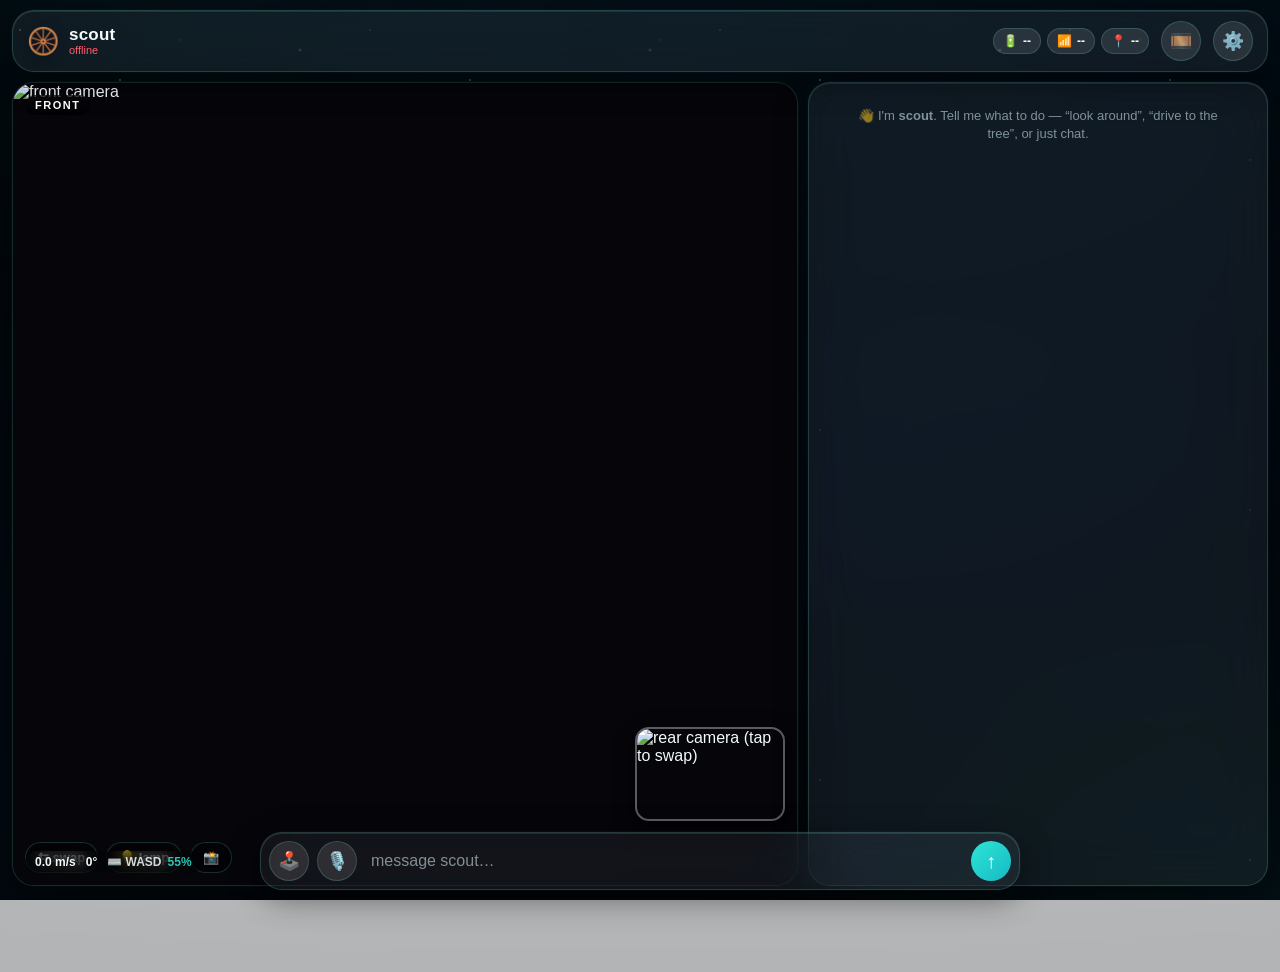
==== docs/index.html @ 671e913c "feat: Cosmos world-model tools + Docker stack on cosmos3 base - 🌌 Cosmos tools (tools/rover_cosmos.p" ====
<!DOCTYPE html>
<html lang="en">
<head>
<meta charset="UTF-8" />
<meta name="viewport" content="width=device-width, initial-scale=1.0, maximum-scale=1.0, user-scalable=no, viewport-fit=cover" />
<meta name="apple-mobile-web-app-capable" content="yes" />
<meta name="apple-mobile-web-app-status-bar-style" content="black-translucent" />
<meta name="theme-color" content="#0a0a0f" />
<title>scout · Earth Rover Mini</title>
<link rel="stylesheet" href="css/style.css" />
</head>
<body>
<div class="aurora"></div>
<div class="stars"></div>
<div class="stars2"></div>
<div class="stars3"></div>

<!-- top status bar -->
<header class="topbar glass">
  <div class="brand">
    <span class="logo">🛞</span>
    <div class="brand-txt">
      <strong>scout</strong>
      <small id="connState">connecting…</small>
    </div>
  </div>
  <div class="stat-pills">
    <div class="pill" id="pillBattery"><span class="pi">🔋</span><span class="pv" id="vBattery">--</span></div>
    <div class="pill" id="pillSignal"><span class="pi">📶</span><span class="pv" id="vSignal">--</span></div>
    <div class="pill" id="pillGps"><span class="pi">📍</span><span class="pv" id="vGps">--</span></div>
  </div>
  <a class="icon-btn" href="/replay" aria-label="replay" title="recordings replay" style="text-decoration:none;display:inline-flex;align-items:center;justify-content:center">🎞️</a>
  <button class="icon-btn" id="btnSettings" aria-label="settings">⚙️</button>
</header>

<main class="stage">
  <!-- camera viewport -->
  <section class="camera-wrap glass">
    <img id="camFront" class="cam" alt="front camera" />
    <img id="camRear" class="cam cam-pip" alt="rear camera (tap to swap)" title="tap to swap" />
    <div class="cam-overlay">
      <div class="cam-tag" id="camTag">FRONT</div>
      <div class="cam-actions">
        <button class="chip" id="btnSwap">⇆ swap</button>
        <button class="chip" id="btnLamp">💡 lamp</button>
        <button class="chip" id="btnSnap">📸</button>
      </div>
    </div>
    <div class="hud" id="hud">
      <span id="hudSpeed">0.0 m/s</span>
      <span id="hudOrient">0°</span>
      <span id="kbHint" title="W/S drive · A/D turn · Space stop · [ ] or 1-5 speed · Shift turbo">⌨️ WASD <b id="driveSpeedHud">55%</b></span>
    </div>
  </section>

  <!-- chat / agent stream -->
  <section class="chat glass" id="chatPane">
    <div class="chat-log" id="chatLog">
      <div class="msg sys">👋 I'm <b>scout</b>. Tell me what to do — “look around”, “drive to the tree”, or just chat.</div>
    </div>
  </section>
</main>

<!-- drive joystick (mobile) -->
<div class="joystick-dock glass" id="joyDock">
  <div class="joystick" id="joystick">
    <div class="joy-knob" id="joyKnob"></div>
  </div>
  <div class="joy-side">
    <button class="estop" id="btnEstop">STOP</button>
    <label class="speed-ctl" title="Drive speed">
      <span>speed</span>
      <input id="driveSpeedSlider" type="range" min="0.1" max="1" step="0.05" value="0.55" />
    </label>
    <button class="chip" id="btnJoyHide">▾</button>
  </div>
</div>

<!-- bottom command bar -->
<footer class="cmdbar glass">
  <button class="icon-btn" id="btnJoy" aria-label="joystick">🕹️</button>
  <button class="icon-btn" id="btnMic" aria-label="voice">🎙️</button>
  <input id="cmdInput" type="text" placeholder="message scout…" autocomplete="off" />
  <button class="send-btn" id="btnSend" aria-label="send">↑</button>
</footer>

<!-- settings drawer -->
<div class="drawer-scrim hidden" id="drawerScrim"></div>
<aside class="drawer glass hidden" id="drawer">
  <div class="drawer-head">
    <h2>⚙️ Configuration</h2>
    <button class="icon-btn" id="btnCloseDrawer">✕</button>
  </div>

  <div class="drawer-body">
    <label class="field">
      <span>WebSocket URL</span>
      <input id="cfgWsUrl" type="text" placeholder="ws://localhost:8080" />
      <small>Where the dashboard connects. Defaults to this page's origin.</small>
    </label>

    <label class="field">
      <span>Rover SDK URL / port</span>
      <input id="cfgSdkUrl" type="text" placeholder="http://localhost:8003  (or just 8003)" />
      <small>Earth Rovers SDK endpoint for camera/telemetry/control. A bare number becomes http://localhost:&lt;port&gt;.</small>
    </label>

    <label class="field">
      <span>Model ID</span>
      <input id="cfgModel" type="text" placeholder="global.anthropic.claude-sonnet-4-5-…" />
    </label>

    <label class="field">
      <span>System prompt</span>
      <textarea id="cfgPrompt" rows="8" placeholder="scout persona…"></textarea>
      <small><button class="link-btn" id="btnResetPrompt">reset to default</button></small>
    </label>

    <div class="field-row">
      <label class="field">
        <span>Voice provider</span>
        <select id="cfgVoiceProvider">
          <option value="openai">OpenAI Realtime</option>
          <option value="nova_sonic">Nova Sonic</option>
          <option value="gemini">Gemini Live</option>
        </select>
      </label>
      <label class="field">
        <span>Voice</span>
        <input id="cfgVoiceName" type="text" placeholder="marin / matthew / Kore" />
      </label>
    </div>

    <div class="env-section">
      <h3>🔐 Credentials & env</h3>
      <small class="env-hint">Masked values are hidden — leave them to keep, edit to change.</small>
      <div id="envList" class="env-list"></div>
      <div class="env-add">
        <input id="envNewKey" placeholder="KEY" />
        <input id="envNewVal" placeholder="value" />
        <button class="chip" id="btnEnvAdd">+ add</button>
      </div>
    </div>

    <details class="schema-section">
      <summary><h3 style="display:inline">📊 Dataset schema <small class="schema-tag">LeRobot v3</small></h3></summary>
      <small class="env-hint">Every drive is recorded. <b>observation.state</b> is a 27-dim superset — the first 10 dims match the official <code>earthrover_mini_plus</code> layout (slice <code>[:10]</code> for standard policies), then scout appends richer live telemetry from the SDK <code>/data</code> burst arrays.</small>

      <div class="schema-group">
        <div class="schema-head">observation.state <span class="schema-dim">27D</span></div>
        <table class="schema-table">
          <thead><tr><th>idx</th><th>names</th><th>source</th></tr></thead>
          <tbody>
            <tr><td>0–9</td><td><code>linear.vel · angular.vel · battery.level · orientation.deg · gps.latitude · gps.longitude · gps.signal · signal.level · vibration · lamp.state</code></td><td>official core <span class="badge-ok">transfer-safe</span></td></tr>
            <tr><td>10–11</td><td><code>voltage · current</code></td><td>electrical (confirmed real)</td></tr>
            <tr><td>12–17</td><td><code>imu.accel.{x,y,z} · imu.gyro.{x,y,z}</code></td><td>latest sample of SDK IMU burst</td></tr>
            <tr><td>18–20</td><td><code>imu.mag.{x,y,z}</code></td><td>raw magnetometer — heading ref</td></tr>
            <tr><td>21–24</td><td><code>rpm.{front_left,front_right,rear_left,rear_right}</code></td><td><b>measured wheel odometry</b> <span class="badge-new">new</span> — ground-truth proprioception (commanded≠executed)</td></tr>
            <tr><td>25–26</td><td><code>power · network_state</code></td><td>system context</td></tr>
          </tbody>
        </table>
      </div>

      <div class="schema-group">
        <div class="schema-head">action <span class="schema-dim">2D</span> <small>normalized [-1, 1]</small></div>
        <table class="schema-table">
          <tbody>
            <tr><td>0–1</td><td><code>linear.vel · angular.vel</code></td><td>velocity command (lamp is in state, not action)</td></tr>
          </tbody>
        </table>
      </div>

      <div class="schema-group">
        <div class="schema-head">also recorded</div>
        <small class="env-hint"><code>observation.images.front</code> + <code>.rear</code> (MP4) · per-episode WAV audio · <code>action_age</code> · ECoT reasoning sidecar (prompt → tool calls → results) → exported to 🤗 <code>scout-earthrover-ecot</code>.</small>
      </div>
    </details>
  </div>

  <div class="drawer-foot">
    <button class="btn-ghost" id="btnCloseDrawer2">Cancel</button>
    <button class="btn-primary" id="btnSaveCfg">Save & apply</button>
  </div>
</aside>

<div class="toast-host" id="toastHost"></div>

<script src="js/app.js"></script>
</body>
</html>
---- docs/css/style.css ----
/* scout dashboard — glassmorphic, mobile-first. */
:root {
  --bg: #03060a;            /* deep space */
  --bg-2: #06121a;          /* nebula teal-dark */
  --glass: rgba(255, 255, 255, 0.06);
  --glass-strong: rgba(255, 255, 255, 0.11);
  --glass-brd: rgba(120, 240, 230, 0.18);
  --txt: #f3fbfb;
  --txt-dim: rgba(220, 245, 245, 0.55);
  --accent: #2ee6d6;        /* turquoise */
  --accent-2: #16b9c4;      /* deep turquoise */
  --green: #30d1a8;
  --red: #ff5d6c;
  --amber: #ffc24a;
  --radius: 22px;
  --radius-sm: 14px;
  --blur: 26px;
  --safe-top: env(safe-area-inset-top, 0px);
  --safe-bot: env(safe-area-inset-bottom, 0px);
  font-size: 16px;
}

* { margin: 0; padding: 0; box-sizing: border-box; -webkit-tap-highlight-color: transparent; }

html, body {
  height: 100%;
  background:
    radial-gradient(120% 90% at 50% -10%, #061620 0%, transparent 55%),
    radial-gradient(100% 80% at 100% 100%, #051419 0%, transparent 50%),
    linear-gradient(160deg, #02050a 0%, #030b13 50%, #01060a 100%);
  background-attachment: fixed;
  color: var(--txt);
  font-family: -apple-system, BlinkMacSystemFont, "SF Pro Text", "Segoe UI", Roboto, sans-serif;
  overflow: hidden;
  overscroll-behavior: none;
}

/* animated aurora backdrop */
.aurora {
  position: fixed; inset: -30% -20% auto -20%; height: 100vh; z-index: 0;
  background:
    radial-gradient(45% 55% at 18% 18%, rgba(46,230,214,0.12), transparent 70%),
    radial-gradient(40% 50% at 85% 12%, rgba(22,185,196,0.10), transparent 70%),
    radial-gradient(55% 55% at 65% 85%, rgba(80,140,200,0.08), transparent 70%);
  filter: blur(80px) saturate(120%);
  opacity: 0.55;
  animation: drift 22s ease-in-out infinite alternate;
  pointer-events: none;
}

/* darkening veil over the backdrop so content reads on deep space, not bright teal */
.aurora::after {
  content: ""; position: absolute; inset: -100%;
  background: radial-gradient(120% 90% at 50% 30%, rgba(2,6,10,0.35) 0%, rgba(2,6,10,0.7) 100%);
}

/* starfield layers */
.stars, .stars2, .stars3 {
  position: fixed; inset: 0; z-index: 0; pointer-events: none;
  background-repeat: repeat;
}
.stars  { background-image:
    radial-gradient(1px 1px at 20px 30px, #ffffff, transparent),
    radial-gradient(1px 1px at 120px 80px, rgba(255,255,255,0.8), transparent),
    radial-gradient(1px 1px at 200px 160px, #cffcf7, transparent),
    radial-gradient(2px 2px at 300px 50px, rgba(255,255,255,0.7), transparent);
  background-size: 350px 350px; animation: twinkle 5s ease-in-out infinite alternate, scroll-stars 120s linear infinite; }
.stars2 { background-image:
    radial-gradient(1px 1px at 60px 120px, rgba(46,230,214,0.9), transparent),
    radial-gradient(1px 1px at 180px 40px, #ffffff, transparent),
    radial-gradient(1.5px 1.5px at 260px 200px, rgba(255,255,255,0.6), transparent);
  background-size: 480px 480px; opacity: 0.7;
  animation: twinkle 7s ease-in-out infinite alternate, scroll-stars 200s linear infinite; }
.stars3 { background-image:
    radial-gradient(2px 2px at 90px 90px, rgba(255,255,255,0.9), transparent),
    radial-gradient(1px 1px at 220px 150px, rgba(207,252,247,0.8), transparent);
  background-size: 650px 650px; opacity: 0.5;
  animation: twinkle 9s ease-in-out infinite alternate, scroll-stars 320s linear infinite; }
@keyframes twinkle { 0% { opacity: 0.35; } 100% { opacity: 0.9; } }
@keyframes scroll-stars { from { background-position: 0 0; } to { background-position: 0 -1000px; } }
@keyframes drift {
  0%   { transform: translate3d(0,0,0) scale(1); }
  50%  { transform: translate3d(3%, 4%, 0) scale(1.08); }
  100% { transform: translate3d(-3%, -2%, 0) scale(1.04); }
}

/* glass primitive */
.glass {
  background: var(--glass);
  backdrop-filter: blur(var(--blur)) saturate(160%);
  -webkit-backdrop-filter: blur(var(--blur)) saturate(160%);
  border: 1px solid var(--glass-brd);
  box-shadow:
    0 8px 32px rgba(0,0,0,0.45),
    0 0 0 0.5px rgba(46,230,214,0.08),
    inset 0 1px 0 rgba(255,255,255,0.10);
}

/* top bar */
.topbar {
  position: relative; z-index: 5;
  display: flex; align-items: center; gap: 12px;
  margin: calc(var(--safe-top) + 10px) 12px 0;
  padding: 10px 14px;
  border-radius: var(--radius);
}
.brand { display: flex; align-items: center; gap: 10px; flex: 0 0 auto; }
.logo { font-size: 26px; filter: drop-shadow(0 2px 6px rgba(0,0,0,0.4)); }
.brand-txt { display: flex; flex-direction: column; line-height: 1.1; }
.brand-txt strong { font-size: 17px; letter-spacing: 0.2px; }
.brand-txt small { font-size: 11px; color: var(--txt-dim); }
.brand-txt small.live { color: var(--green); }
.brand-txt small.off  { color: var(--red); }

.stat-pills { display: flex; gap: 6px; margin-left: auto; }
.pill {
  display: flex; align-items: center; gap: 5px;
  background: var(--glass-strong); border: 1px solid var(--glass-brd);
  padding: 5px 9px; border-radius: 999px; font-size: 12px; font-weight: 600;
  white-space: nowrap;
}
.pill .pi { font-size: 12px; }
.pill.warn { border-color: var(--amber); color: var(--amber); }
.pill.crit { border-color: var(--red); color: var(--red); }

.icon-btn {
  flex: 0 0 auto;
  width: 40px; height: 40px; border-radius: 50%;
  background: var(--glass-strong); border: 1px solid var(--glass-brd);
  color: var(--txt); font-size: 18px; cursor: pointer;
  display: grid; place-items: center; transition: transform .15s, background .2s;
}
.icon-btn:active { transform: scale(0.9); background: var(--accent); }

/* stage */
.stage {
  position: relative; z-index: 4;
  height: 100%;
  display: flex; flex-direction: column; gap: 10px;
  padding: 10px 12px 0;
  padding-bottom: calc(86px + var(--safe-bot));
}

/* camera */
.camera-wrap {
  position: relative; border-radius: var(--radius); overflow: hidden;
  flex: 0 0 auto; height: 38vh; min-height: 220px;
  background: #000;
}
.cam { width: 100%; height: 100%; object-fit: cover; display: block; background: #05050a; }
.cam-pip {
  position: absolute; right: 12px; bottom: 64px;
  width: 30%; max-width: 150px; height: auto; aspect-ratio: 16/10;
  border-radius: var(--radius-sm); border: 2px solid rgba(255,255,255,0.35);
  object-fit: cover; box-shadow: 0 6px 20px rgba(0,0,0,0.5);
  cursor: pointer; transition: transform .15s, border-color .2s; z-index: 5;
}
.cam-pip:hover { border-color: var(--accent); transform: scale(1.03); }
.cam-pip:active { transform: scale(0.97); }
.cam-overlay {
  position: absolute; inset: 0; pointer-events: none;
  display: flex; flex-direction: column; justify-content: space-between;
  padding: 12px;
}
.cam-tag {
  align-self: flex-start;
  background: rgba(0,0,0,0.45); backdrop-filter: blur(8px);
  padding: 4px 10px; border-radius: 999px; font-size: 11px; font-weight: 700;
  letter-spacing: 1.5px; color: #fff;
}
.cam-actions { display: flex; gap: 8px; pointer-events: auto; }
.hud {
  position: absolute; left: 12px; bottom: 12px;
  display: flex; gap: 10px; font-size: 12px; font-weight: 600;
  text-shadow: 0 1px 3px rgba(0,0,0,0.8);
  background: rgba(0,0,0,0.3); padding: 4px 10px; border-radius: 999px;
  backdrop-filter: blur(8px);
}

.chip {
  pointer-events: auto;
  background: rgba(0,0,0,0.4); backdrop-filter: blur(12px);
  border: 1px solid var(--glass-brd); color: #fff;
  padding: 7px 12px; border-radius: 999px; font-size: 13px; font-weight: 600;
  cursor: pointer; transition: transform .15s, background .2s;
}
.chip:active { transform: scale(0.92); }
.chip.on {
  background: var(--accent); border-color: var(--accent); color: #04222020;
  color: #032; box-shadow: 0 0 16px rgba(46,230,214,0.55);
}

/* chat */
.chat {
  flex: 1 1 auto; border-radius: var(--radius); overflow: hidden;
  display: flex; flex-direction: column; min-height: 0;
}
.chat-log {
  flex: 1; overflow-y: auto; padding: 14px;
  display: flex; flex-direction: column; gap: 10px;
  -webkit-overflow-scrolling: touch;
}
.msg {
  max-width: 84%; padding: 10px 14px; border-radius: 18px;
  font-size: 15px; line-height: 1.4; word-wrap: break-word; white-space: pre-wrap;
  animation: pop .25s ease;
}
@keyframes pop { from { opacity: 0; transform: translateY(6px) scale(0.98); } to { opacity: 1; transform: none; } }
.msg.user {
  align-self: flex-end;
  background: linear-gradient(135deg, var(--accent), var(--accent-2));
  color: #fff; border-bottom-right-radius: 5px;
}
.msg.bot {
  align-self: flex-start;
  background: var(--glass-strong); border: 1px solid var(--glass-brd);
  border-bottom-left-radius: 5px;
}
.msg.sys {
  align-self: center; text-align: center; max-width: 92%;
  background: transparent; color: var(--txt-dim); font-size: 13px;
}
.msg.bot .cursor { animation: blink 1s step-end infinite; }
@keyframes blink { 50% { opacity: 0; } }

.tool-row {
  align-self: flex-start; display: flex; align-items: center; gap: 8px;
  font-size: 12px; color: var(--txt-dim);
  background: rgba(255,255,255,0.04); border: 1px solid var(--glass-brd);
  padding: 6px 11px; border-radius: 999px;
}
.tool-row .spin {
  width: 13px; height: 13px; border-radius: 50%;
  border: 2px solid rgba(255,255,255,0.25); border-top-color: var(--accent);
  animation: spin .7s linear infinite;
}
.tool-row.done .spin { border-top-color: var(--green); animation: none; border-color: var(--green); }
.tool-row.error .spin { border-color: var(--red); animation: none; }
@keyframes spin { to { transform: rotate(360deg); } }

/* command bar */
.cmdbar {
  position: fixed; left: 12px; right: 12px;
  bottom: calc(10px + var(--safe-bot)); z-index: 6;
  display: flex; align-items: center; gap: 8px;
  padding: 8px; border-radius: var(--radius);
}
#cmdInput {
  flex: 1; min-width: 0; background: transparent; border: none; outline: none;
  color: var(--txt); font-size: 16px; padding: 8px 6px;
}
#cmdInput::placeholder { color: var(--txt-dim); }
.send-btn {
  flex: 0 0 auto; width: 40px; height: 40px; border-radius: 50%;
  background: linear-gradient(135deg, var(--accent), var(--accent-2));
  border: none; color: #fff; font-size: 20px; font-weight: 700; cursor: pointer;
  display: grid; place-items: center; transition: transform .15s, opacity .2s;
}
.send-btn:active { transform: scale(0.88); }
.icon-btn.rec { background: var(--red); animation: pulse 1.2s ease-in-out infinite; }
@keyframes pulse { 50% { box-shadow: 0 0 0 8px rgba(255,69,58,0.25); } }

/* joystick */
.joystick-dock {
  position: fixed; right: 16px; bottom: calc(86px + var(--safe-bot)); z-index: 6;
  display: none; align-items: center; gap: 14px; padding: 16px; border-radius: var(--radius);
}
.joystick-dock.show { display: flex; animation: pop .2s ease; }
.joystick {
  position: relative; width: 130px; height: 130px; border-radius: 50%;
  background: radial-gradient(circle at 50% 40%, rgba(255,255,255,0.10), rgba(0,0,0,0.25));
  border: 1px solid var(--glass-brd); touch-action: none;
}
.joy-knob {
  position: absolute; left: 50%; top: 50%; width: 54px; height: 54px;
  margin: -27px 0 0 -27px; border-radius: 50%;
  background: linear-gradient(135deg, var(--accent), var(--accent-2));
  box-shadow: 0 6px 18px rgba(0,0,0,0.5), inset 0 1px 0 rgba(255,255,255,0.4);
  transition: transform .05s;
}
.joy-side { display: flex; flex-direction: column; gap: 10px; align-items: center; }
.estop {
  width: 64px; height: 64px; border-radius: 50%;
  background: var(--red); border: none; color: #fff; font-size: 13px; font-weight: 800;
  letter-spacing: 0.5px; cursor: pointer; box-shadow: 0 6px 20px rgba(255,69,58,0.45);
}
.estop:active { transform: scale(0.9); }

/* settings drawer */
.drawer-scrim {
  position: fixed; inset: 0; z-index: 9; background: rgba(0,0,0,0.5);
  backdrop-filter: blur(4px); animation: fade .2s ease;
}
@keyframes fade { from { opacity: 0; } to { opacity: 1; } }
.drawer {
  position: fixed; z-index: 10; top: 0; right: 0; bottom: 0;
  width: min(440px, 92vw);
  display: flex; flex-direction: column;
  border-radius: var(--radius) 0 0 var(--radius);
  transform: translateX(0); animation: slidein .28s cubic-bezier(.2,.8,.2,1);
  padding-top: var(--safe-top);
}
@keyframes slidein { from { transform: translateX(100%); } to { transform: none; } }
.drawer-head {
  display: flex; align-items: center; justify-content: space-between;
  padding: 18px; border-bottom: 1px solid var(--glass-brd);
}
.drawer-head h2 { font-size: 19px; }
.drawer-body { flex: 1; overflow-y: auto; padding: 18px; display: flex; flex-direction: column; gap: 16px; }
.drawer-foot {
  display: flex; gap: 10px; padding: 16px;
  padding-bottom: calc(16px + var(--safe-bot));
  border-top: 1px solid var(--glass-brd);
}

.field { display: flex; flex-direction: column; gap: 6px; }
.field > span { font-size: 13px; font-weight: 600; color: var(--txt-dim); }
.field small { font-size: 11px; color: var(--txt-dim); }
.field-row { display: flex; gap: 12px; }
.field-row .field { flex: 1; }
.field input, .field textarea, .field select, .env-row input, .env-add input {
  width: 100%; background: rgba(0,0,0,0.25); border: 1px solid var(--glass-brd);
  border-radius: var(--radius-sm); color: var(--txt); font-size: 15px;
  padding: 11px 13px; outline: none; transition: border-color .2s;
  font-family: inherit;
}
.field input:focus, .field textarea:focus, .field select:focus {
  border-color: var(--accent);
}
.field textarea { resize: vertical; line-height: 1.45; min-height: 120px; }

.link-btn { background: none; border: none; color: var(--accent); font-size: 12px; cursor: pointer; padding: 0; }

.env-section { display: flex; flex-direction: column; gap: 10px; }
.env-section h3 { font-size: 15px; }
.env-hint { font-size: 11px; color: var(--txt-dim); }
.env-list { display: flex; flex-direction: column; gap: 8px; }
.env-row { display: flex; gap: 8px; align-items: center; }
.env-row .ek { flex: 0 0 42%; font-size: 12px; font-weight: 600; color: var(--txt-dim); overflow: hidden; text-overflow: ellipsis; white-space: nowrap; }
.env-row input { flex: 1; font-size: 13px; padding: 8px 10px; }
.env-add { display: flex; gap: 8px; }
.env-add input { flex: 1; }

.btn-primary, .btn-ghost {
  flex: 1; padding: 13px; border-radius: var(--radius-sm); font-size: 15px; font-weight: 700;
  cursor: pointer; border: 1px solid var(--glass-brd); transition: transform .15s;
}
.btn-primary { background: linear-gradient(135deg, var(--accent), var(--accent-2)); color: #fff; border: none; }
.btn-ghost { background: var(--glass-strong); color: var(--txt); }
.btn-primary:active, .btn-ghost:active { transform: scale(0.97); }

/* toasts */
.toast-host {
  position: fixed; left: 0; right: 0; top: calc(var(--safe-top) + 70px); z-index: 20;
  display: flex; flex-direction: column; align-items: center; gap: 8px; pointer-events: none;
}
.toast {
  background: rgba(20,20,28,0.85); backdrop-filter: blur(20px);
  border: 1px solid var(--glass-brd); color: var(--txt);
  padding: 10px 18px; border-radius: 999px; font-size: 14px; font-weight: 600;
  animation: pop .25s ease; box-shadow: 0 8px 24px rgba(0,0,0,0.4);
}
.toast.err { border-color: var(--red); color: #ff7a70; }
.toast.ok  { border-color: var(--green); color: var(--green); }

.hidden { display: none !important; }

/* desktop /
   Side-by-side: big camera left, chat right. */
@media (min-width: 860px) {
  .stage {
    flex-direction: row; max-width: 1400px; margin: 0 auto; width: 100%;
    padding-bottom: calc(86px + var(--safe-bot));
  }
  .camera-wrap { flex: 1 1 60%; height: auto; min-height: 0; }
  .chat { flex: 1 1 40%; max-width: 460px; }
  .cmdbar { left: 50%; transform: translateX(-50%); max-width: 760px; width: calc(100% - 24px); }
}

/* WASD keyboard hint + drive speed control */
#kbHint { display:inline-flex; align-items:center; gap:6px; opacity:0.85; }
#kbHint b { color: var(--accent); font-variant-numeric: tabular-nums; }
.speed-ctl { display:flex; flex-direction:column; align-items:center; gap:2px; font-size:11px; opacity:0.85; }
.speed-ctl input[type="range"] { width: 90px; accent-color: var(--accent); }


/* ── Dataset schema reference (settings drawer) ─────────────────────────── */
.schema-section { margin-top: 18px; border-top: 1px solid rgba(255,255,255,.08); padding-top: 14px; }
.schema-section > summary { cursor: pointer; list-style: none; user-select: none; }
.schema-section > summary::-webkit-details-marker { display: none; }
.schema-section > summary h3 { margin: 0; }
.schema-section[open] > summary h3::after { content: " ▾"; opacity: .5; }
.schema-section:not([open]) > summary h3::after { content: " ▸"; opacity: .5; }
.schema-tag { font-size: 10px; font-weight: 600; color: #76b900; border: 1px solid rgba(118,185,0,.4);
  border-radius: 6px; padding: 1px 6px; margin-left: 6px; vertical-align: middle; letter-spacing: .04em; }
.schema-group { margin-top: 12px; }
.schema-head { font-size: 12px; font-weight: 700; letter-spacing: .04em; text-transform: uppercase;
  opacity: .85; margin-bottom: 6px; }
.schema-head .schema-dim { color: #ff2a6d; font-weight: 700; margin-left: 4px; }
.schema-head small { font-weight: 400; opacity: .6; text-transform: none; letter-spacing: 0; }
.schema-table { width: 100%; border-collapse: collapse; font-size: 11.5px; }
.schema-table th { text-align: left; opacity: .55; font-weight: 600; padding: 3px 6px; border-bottom: 1px solid rgba(255,255,255,.08); }
.schema-table td { padding: 5px 6px; border-bottom: 1px solid rgba(255,255,255,.05); vertical-align: top; }
.schema-table td:first-child { white-space: nowrap; opacity: .6; font-variant-numeric: tabular-nums; }
.schema-table code { font-size: 10.5px; background: rgba(255,255,255,.06); padding: 1px 4px; border-radius: 4px; line-height: 1.7; }
.badge-new { font-size: 9px; font-weight: 700; color: #ffce1c; border: 1px solid rgba(255,206,28,.4);
  border-radius: 5px; padding: 0 5px; margin-left: 4px; text-transform: uppercase; }
.badge-ok { font-size: 9px; font-weight: 700; color: #00ff88; border: 1px solid rgba(0,255,136,.35);
  border-radius: 5px; padding: 0 5px; margin-left: 4px; text-transform: uppercase; }
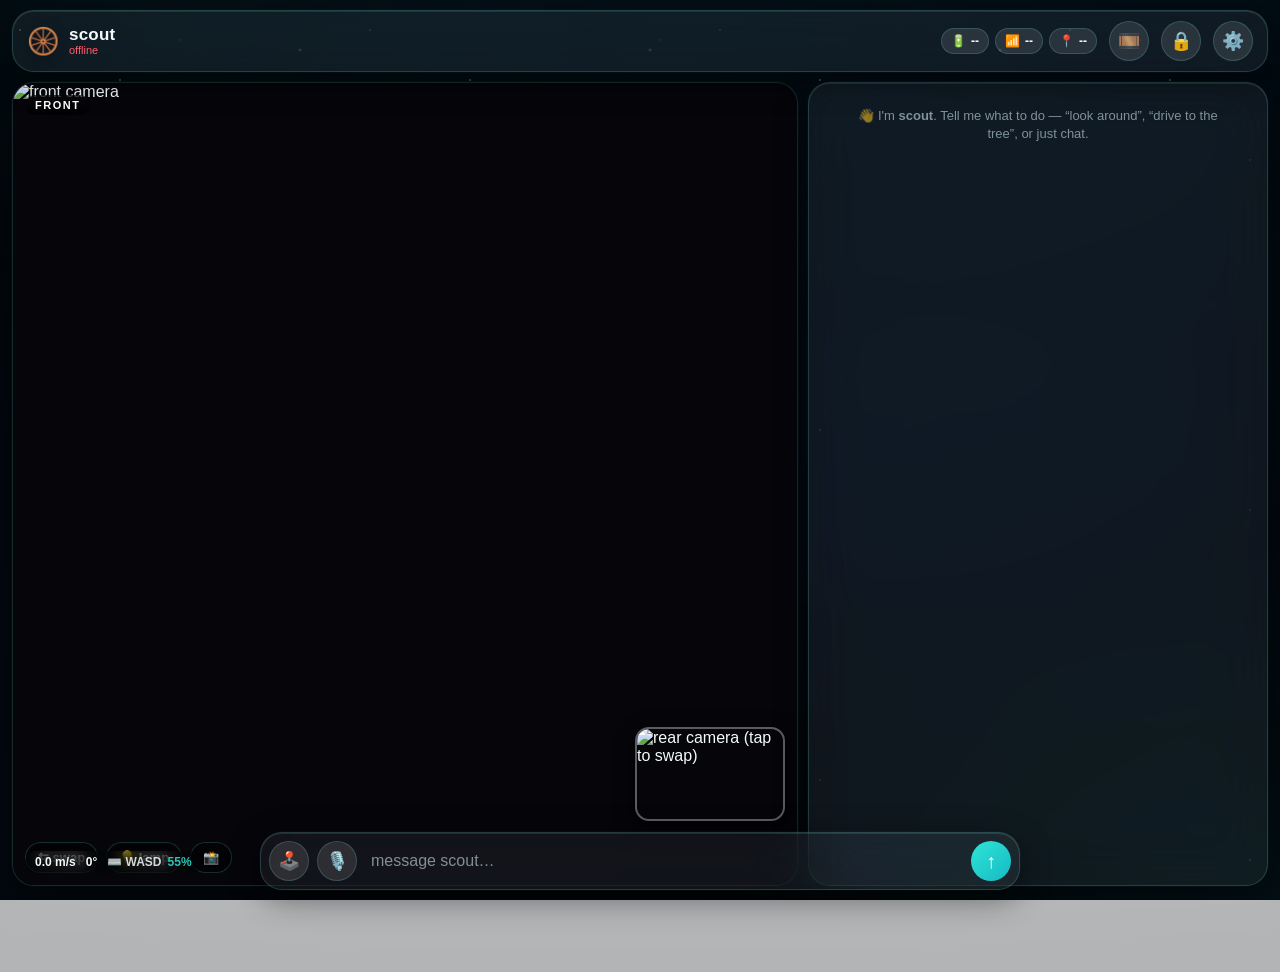
==== commit e742e767: "feat(auth): WebAuthn passkey guard — seal the rover behind passwordless auth Before: anyone who knew" ====
--- a/docs/index.html
+++ b/docs/index.html
@@ -15,6 +15,23 @@
 <div class="stars2"></div>
 <div class="stars3"></div>
 
+<!-- 🔐 auth gate (WebAuthn passkey) -->
+<div class="auth-gate hidden" id="authGate">
+  <div class="auth-card glass" id="authCard">
+    <div class="auth-logo">🛞🔐</div>
+    <h2 id="authTitle">scout</h2>
+    <p class="auth-sub" id="authSub">authenticating…</p>
+    <div class="auth-field hidden" id="authBootstrapWrap">
+      <label>Bootstrap token</label>
+      <input id="authBootstrap" type="password" placeholder="one-time setup secret" autocomplete="off" />
+    </div>
+    <button class="auth-btn" id="authPrimary">✦ Continue</button>
+    <div class="auth-msg" id="authMsg"></div>
+    <p class="auth-foot">Passwordless · your key never leaves this device.</p>
+  </div>
+</div>
+
+
 <!-- top status bar -->
 <header class="topbar glass">
   <div class="brand">
@@ -30,6 +47,7 @@
     <div class="pill" id="pillGps"><span class="pi">📍</span><span class="pv" id="vGps">--</span></div>
   </div>
   <a class="icon-btn" href="/replay" aria-label="replay" title="recordings replay" style="text-decoration:none;display:inline-flex;align-items:center;justify-content:center">🎞️</a>
+  <button class="icon-btn" id="btnLock" aria-label="lock" title="lock / sign out" onclick="window.ScoutAuth && window.ScoutAuth.logout()">🔒</button>
   <button class="icon-btn" id="btnSettings" aria-label="settings">⚙️</button>
 </header>
 
@@ -185,6 +203,7 @@
 
 <div class="toast-host" id="toastHost"></div>
 
+<script src="js/auth.js"></script>
 <script src="js/app.js"></script>
 </body>
 </html>
--- a/docs/css/style.css
+++ b/docs/css/style.css
@@ -407,3 +407,49 @@
   border-radius: 5px; padding: 0 5px; margin-left: 4px; text-transform: uppercase; }
 .badge-ok { font-size: 9px; font-weight: 700; color: #00ff88; border: 1px solid rgba(0,255,136,.35);
   border-radius: 5px; padding: 0 5px; margin-left: 4px; text-transform: uppercase; }
+
+/* 🔐 auth gate (WebAuthn passkey) */
+body.locked { overflow: hidden; }
+.auth-gate {
+  position: fixed; inset: 0; z-index: 9999;
+  display: flex; align-items: center; justify-content: center;
+  background: radial-gradient(ellipse at center, rgba(10,10,15,.82), rgba(5,5,9,.96));
+  backdrop-filter: blur(18px) saturate(120%);
+  -webkit-backdrop-filter: blur(18px) saturate(120%);
+}
+.auth-gate.hidden { display: none; }
+.auth-card {
+  width: min(420px, 90vw);
+  padding: 34px 30px 26px;
+  border-radius: 22px;
+  text-align: center;
+  border: 1px solid rgba(255,255,255,.12);
+  box-shadow: 0 24px 70px rgba(0,0,0,.55), 0 0 40px rgba(118,185,0,.06);
+  animation: authIn .35s cubic-bezier(.2,.8,.2,1);
+}
+@keyframes authIn { from { opacity:0; transform: translateY(14px) scale(.97);} to {opacity:1; transform:none;} }
+.auth-logo { font-size: 42px; line-height: 1; margin-bottom: 10px; filter: drop-shadow(0 4px 18px rgba(118,185,0,.35)); }
+.auth-card h2 { margin: 4px 0 8px; font-size: 22px; letter-spacing: .5px; }
+.auth-sub { margin: 0 auto 20px; max-width: 34ch; color: rgba(255,255,255,.62); font-size: 13.5px; line-height: 1.5; }
+.auth-field { text-align: left; margin: 0 0 16px; }
+.auth-field.hidden { display: none; }
+.auth-field label { display:block; font-size:11px; text-transform:uppercase; letter-spacing:.08em; color:rgba(255,255,255,.5); margin-bottom:6px; }
+.auth-field input {
+  width: 100%; padding: 11px 13px; border-radius: 11px;
+  background: rgba(255,255,255,.05); border: 1px solid rgba(255,255,255,.14);
+  color: #fff; font-size: 14px; outline: none;
+}
+.auth-field input:focus { border-color: rgba(118,185,0,.55); box-shadow: 0 0 0 3px rgba(118,185,0,.12); }
+.auth-btn {
+  width: 100%; padding: 14px; border: none; border-radius: 13px; cursor: pointer;
+  font-size: 15px; font-weight: 600; letter-spacing: .3px; color: #07120a;
+  background: linear-gradient(135deg, #9be319, #76b900);
+  box-shadow: 0 10px 30px rgba(118,185,0,.32);
+  transition: transform .12s ease, box-shadow .12s ease, opacity .12s;
+}
+.auth-btn:hover { transform: translateY(-1px); box-shadow: 0 14px 38px rgba(118,185,0,.42); }
+.auth-btn:active { transform: translateY(0); }
+.auth-btn:disabled { opacity: .55; cursor: progress; transform: none; }
+.auth-msg { min-height: 18px; margin-top: 14px; font-size: 13px; color: rgba(155,227,25,.9); }
+.auth-msg.err { color: #ff5d6c; }
+.auth-foot { margin: 16px 0 0; font-size: 11px; color: rgba(255,255,255,.35); }
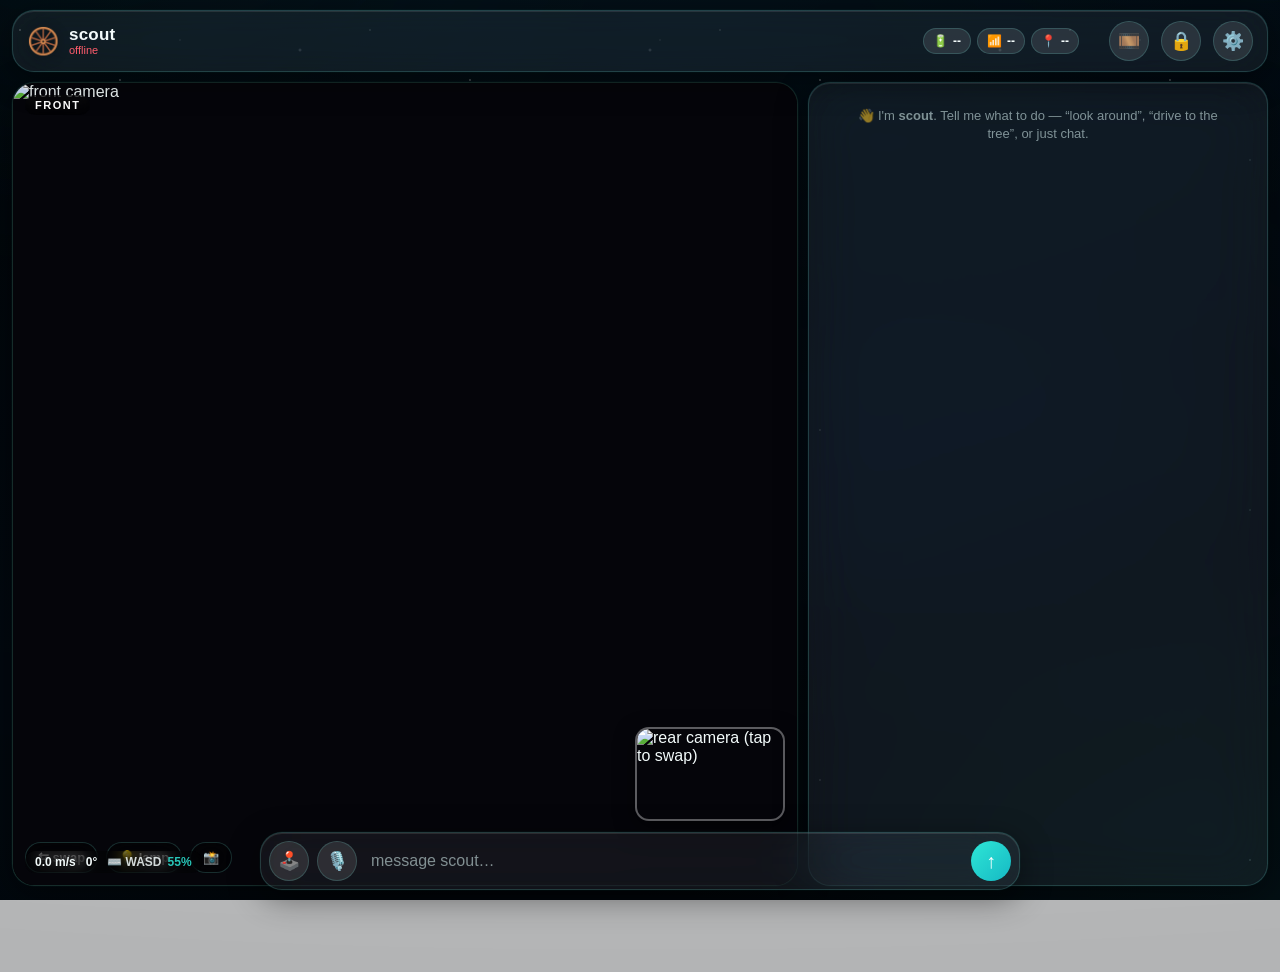
==== commit 5d7bb853: "dashboard UI: Personas — topbar pills (🎙 rover-voice · 🧠 thinker · ✈ telegram · ⏺ rec, live state co" ====
--- a/docs/index.html
+++ b/docs/index.html
@@ -7,7 +7,7 @@
 <meta name="apple-mobile-web-app-status-bar-style" content="black-translucent" />
 <meta name="theme-color" content="#0a0a0f" />
 <title>scout · Earth Rover Mini</title>
-<link rel="stylesheet" href="css/style.css" />
+<link rel="stylesheet" href="css/style.css?v=357b80f-p3" />
 </head>
 <body>
 <div class="aurora"></div>
@@ -46,6 +46,7 @@
     <div class="pill" id="pillSignal"><span class="pi">📶</span><span class="pv" id="vSignal">--</span></div>
     <div class="pill" id="pillGps"><span class="pi">📍</span><span class="pv" id="vGps">--</span></div>
   </div>
+  <div class="persona-pills" id="personaPills" aria-label="personas"></div>
   <a class="icon-btn" href="/replay" aria-label="replay" title="recordings replay" style="text-decoration:none;display:inline-flex;align-items:center;justify-content:center">🎞️</a>
   <button class="icon-btn" id="btnLock" aria-label="lock" title="lock / sign out" onclick="window.ScoutAuth && window.ScoutAuth.logout()">🔒</button>
   <button class="icon-btn" id="btnSettings" aria-label="settings">⚙️</button>
@@ -149,6 +150,23 @@
       </label>
     </div>
 
+    <div class="persona-section" id="personaSection">
+      <h3>🎭 Personas</h3>
+      <small class="env-hint">Who is running on Scout. Container personas are started/stopped by a host-side supervisor (no docker socket in this container); <b>thinker drive</b> and <b>rec</b> are live switches the processes poll every cycle.</small>
+      <div id="personaList" class="persona-list"></div>
+      <small class="env-hint" id="personaNote"></small>
+    </div>
+
+    <div class="passkey-section" id="passkeySection">
+      <h3>🔑 Admin passkeys</h3>
+      <small class="env-hint">Devices allowed to drive this rover. Add a teammate's device, rename, or revoke. You can't remove the last one.</small>
+      <div id="passkeyList" class="passkey-list"></div>
+      <button class="chip" id="btnAddPasskey">+ enroll this device / a new passkey</button>
+      <a class="chip" id="btnFieldCard" href="/field-card" target="_blank" rel="noopener" style="text-decoration:none;display:inline-flex;align-items:center;justify-content:center">🎫 onboard a teammate (QR card)</a>
+      <a class="chip" id="btnTrust" href="/trust" target="_blank" rel="noopener" style="text-decoration:none;display:inline-flex;align-items:center;justify-content:center">🔏 trust on iOS / Android (install CA)</a>
+      <div class="passkey-msg" id="passkeyMsg"></div>
+    </div>
+
     <div class="env-section">
       <h3>🔐 Credentials & env</h3>
       <small class="env-hint">Masked values are hidden — leave them to keep, edit to change.</small>
@@ -203,7 +221,8 @@
 
 <div class="toast-host" id="toastHost"></div>
 
-<script src="js/auth.js"></script>
-<script src="js/app.js"></script>
+<script src="js/auth.js?v=357b80f-p3"></script>
+<script src="js/app.js?v=357b80f-p3"></script>
+<script src="js/personas.js?v=357b80f-p3"></script>
 </body>
 </html>
--- a/docs/css/style.css
+++ b/docs/css/style.css
@@ -453,3 +453,256 @@
 .auth-msg { min-height: 18px; margin-top: 14px; font-size: 13px; color: rgba(155,227,25,.9); }
 .auth-msg.err { color: #ff5d6c; }
 .auth-foot { margin: 16px 0 0; font-size: 11px; color: rgba(255,255,255,.35); }
+
+/* 🔑 passkey management (settings drawer) */
+.passkey-section { margin: 6px 0 18px; }
+.passkey-section h3 { margin: 0 0 4px; font-size: 14px; }
+.passkey-list { display: flex; flex-direction: column; gap: 8px; margin: 12px 0; }
+.passkey-row {
+  display: flex; align-items: center; gap: 8px;
+  padding: 8px 10px; border-radius: 11px;
+  background: rgba(255,255,255,.04); border: 1px solid rgba(255,255,255,.10);
+}
+.passkey-row.current { border-color: rgba(118,185,0,.45); background: rgba(118,185,0,.07); }
+.passkey-row .pk-icon { font-size: 16px; }
+.passkey-row .pk-name {
+  flex: 1; min-width: 0; background: transparent; border: none; outline: none;
+  color: #fff; font-size: 14px; padding: 2px 4px; border-bottom: 1px dashed transparent;
+}
+.passkey-row .pk-name:focus { border-bottom-color: rgba(118,185,0,.5); }
+.passkey-row .pk-meta { font-size: 11px; color: rgba(255,255,255,.4); white-space: nowrap; }
+.passkey-row .pk-del { font-size: 14px; opacity: .6; }
+.passkey-row .pk-del:hover { opacity: 1; }
+#btnAddPasskey { width: 100%; justify-content: center; }
+.passkey-msg { min-height: 16px; margin-top: 8px; font-size: 12px; color: rgba(155,227,25,.9); }
+.passkey-msg.err { color: #ff5d6c; }
+
+/* ── Mobile topbar overflow fix ──────────────────────────────────────────
+   On narrow iPhones the brand + stat pills + 3 icon buttons (replay/lock/
+   settings) exceeded the row width, pushing ⚙️ settings off-screen with no
+   way to scroll to it. Keep brand + icon buttons fixed & always visible, and
+   let the stat-pills be the part that scrolls horizontally instead. */
+@media (max-width: 859px) {
+  .topbar { gap: 8px; padding: 10px 10px; }
+  .brand { flex: 0 1 auto; min-width: 0; }
+  .brand-txt { min-width: 0; }
+  .brand-txt strong,
+  .brand-txt small { overflow: hidden; text-overflow: ellipsis; white-space: nowrap; }
+  /* pills become the flexible, horizontally-scrollable middle region */
+  .stat-pills {
+    flex: 1 1 auto; min-width: 0;
+    margin-left: auto;
+    overflow-x: auto;
+    -webkit-overflow-scrolling: touch;
+    scrollbar-width: none;            /* firefox */
+    justify-content: flex-end;
+    padding-bottom: 1px;
+  }
+  .stat-pills::-webkit-scrollbar { display: none; }  /* ios/safari/chrome */
+  .pill { flex: 0 0 auto; }
+  /* icon buttons must never be the ones to overflow → keep them pinned */
+  .topbar .icon-btn { flex: 0 0 auto; width: 38px; height: 38px; font-size: 17px; }
+}
+
+/* very narrow phones: trim pill padding so everything fits without scroll */
+@media (max-width: 400px) {
+  .topbar { gap: 6px; }
+  .pill { padding: 4px 7px; font-size: 11px; }
+  .topbar .icon-btn { width: 36px; height: 36px; }
+}
+
+/* ════════════════════════════════════════════════════════════════════════
+   🎞️  REPLAY PAGE  — uses the shared design system (tokens, glass, topbar).
+   Unlike the live app (a fixed full-viewport shell), replay is a SCROLLABLE
+   document, so we opt this page out of the body `overflow:hidden` lock.
+   Activated by <body class="replay">.
+   ════════════════════════════════════════════════════════════════════════ */
+/* auth gate must still block scroll even on the replay page (higher specificity
+   so it wins over body.replay's overflow:auto regardless of source order) */
+body.replay.locked { overflow: hidden; }
+
+body.replay {
+  overflow-y: auto;
+  -webkit-overflow-scrolling: touch;
+  overscroll-behavior-y: contain;
+  min-height: 100%;
+}
+body.replay .rwrap {
+  position: relative; z-index: 4;
+  max-width: 1180px; margin: 0 auto;
+  padding: 10px 12px calc(28px + var(--safe-bot));
+}
+/* replay topbar: reuse .topbar/.glass; add a back link + dataset selector */
+body.replay .rtools { display: flex; align-items: center; gap: 10px; margin-left: auto; flex-wrap: wrap; }
+body.replay .rtools select {
+  background: var(--glass-strong); color: var(--txt);
+  border: 1px solid var(--glass-brd); border-radius: var(--radius-sm);
+  padding: 8px 12px; font-size: 13px; cursor: pointer; max-width: 60vw;
+}
+body.replay .ds-info { font-size: 12px; color: var(--txt-dim); white-space: nowrap; }
+
+/* layout: video column + side rail; stacks on mobile */
+.rgrid { display: grid; grid-template-columns: 1fr; gap: 14px; margin-top: 12px; }
+@media (min-width: 900px) { .rgrid { grid-template-columns: 1fr 380px; align-items: start; } }
+
+.rpanel {
+  background: var(--glass); backdrop-filter: blur(var(--blur)) saturate(160%);
+  -webkit-backdrop-filter: blur(var(--blur)) saturate(160%);
+  border: 1px solid var(--glass-brd); border-radius: var(--radius);
+  padding: 14px; box-shadow: 0 8px 32px rgba(0,0,0,0.4);
+}
+.rpanel + .rpanel { margin-top: 14px; }
+.rpanel h2 { font-size: 13px; font-weight: 700; letter-spacing: .3px; color: var(--txt-dim);
+  text-transform: uppercase; margin-bottom: 8px; }
+
+.rvideo { width: 100%; border-radius: var(--radius-sm); background: #000; display: block; aspect-ratio: 4/3; }
+.vlabel { font-size: 12px; color: var(--txt-dim); margin: 8px 0 2px; }
+.scrub { width: 100%; margin: 10px 0 4px; accent-color: var(--accent); }
+.timerow { display: flex; justify-content: space-between; font-variant-numeric: tabular-nums; font-size: 13px; color: var(--txt-dim); }
+.rcontrols { display: flex; gap: 8px; align-items: center; margin-top: 10px; flex-wrap: wrap; }
+.rbtn {
+  background: var(--glass-strong); color: var(--txt); border: 1px solid var(--glass-brd);
+  border-radius: 999px; padding: 8px 14px; font-size: 13px; font-weight: 600; cursor: pointer;
+  transition: transform .15s, background .2s;
+}
+.rbtn:active { transform: scale(0.93); }
+.frame-lbl { font-size: 12px; color: var(--txt-dim); margin-left: auto; }
+
+.graph { width: 100%; height: 96px; display: block; margin-top: 12px; border-radius: var(--radius-sm); background: rgba(0,0,0,.28); }
+.glegend { font-size: 11px; color: var(--txt-dim); margin-top: 6px; }
+.glegend b.l1 { color: var(--accent); } .glegend b.l2 { color: var(--amber); } .glegend b.l3 { color: var(--green); }
+
+/* telemetry strip */
+.telem { display: grid; grid-template-columns: repeat(auto-fill, minmax(90px, 1fr)); gap: 6px; margin-top: 12px; }
+.tcell { background: var(--glass-strong); border: 1px solid var(--glass-brd); border-radius: var(--radius-sm); padding: 7px 9px; }
+.tcell .tk { font-size: 10px; color: var(--txt-dim); text-transform: uppercase; letter-spacing: .3px; }
+.tcell .tv { font-size: 14px; font-variant-numeric: tabular-nums; margin-top: 2px; }
+.tcell .tv small { color: var(--txt-dim); font-size: 10px; margin-left: 2px; }
+.tcell.warn { border-color: var(--red); background: rgba(255,93,108,.12); color: var(--red); }
+
+/* episode list */
+.eplist { display: flex; flex-direction: column; gap: 6px; }
+.epitem { padding: 9px 11px; border-radius: var(--radius-sm); background: var(--glass-strong);
+  cursor: pointer; font-size: 13px; border: 1px solid transparent; transition: background .15s, border-color .15s; }
+.epitem:active { transform: scale(0.99); }
+.epitem.active { border-color: var(--accent); background: rgba(46,230,214,.12); }
+.epitem .et { color: var(--txt-dim); font-size: 11px; margin-top: 2px; }
+
+/* memory search + reasoning event lists */
+.rinput {
+  flex: 1; background: var(--glass-strong); color: var(--txt);
+  border: 1px solid var(--glass-brd); border-radius: var(--radius-sm); padding: 9px 12px; font-size: 13px;
+}
+.events { max-height: 46vh; overflow-y: auto; -webkit-overflow-scrolling: touch;
+  display: flex; flex-direction: column; gap: 5px; margin-top: 8px; overscroll-behavior: contain; }
+.ev { padding: 7px 10px; border-radius: var(--radius-sm); font-size: 12.5px; cursor: pointer;
+  border-left: 3px solid #555; background: var(--glass); line-height: 1.4; }
+.ev:active { background: var(--glass-strong); }
+.ev.active { background: rgba(46,230,214,.16); }
+.ev .et { color: var(--txt-dim); font-variant-numeric: tabular-nums; margin-right: 6px; }
+.ev .badge { font-size: 10px; padding: 1px 6px; border-radius: 6px; margin-right: 5px;
+  text-transform: uppercase; letter-spacing: .3px; }
+.ev-reasoning   { border-left-color: var(--accent); }     .b-reasoning   { background: rgba(46,230,214,.18); }
+.ev-tool_use    { border-left-color: var(--amber); }       .b-tool_use    { background: rgba(255,194,74,.18); }
+.ev-tool_result { border-left-color: var(--green); }       .b-tool_result { background: rgba(48,209,168,.18); }
+.ev-user_input  { border-left-color: #c79bff; }            .b-user_input  { background: rgba(199,155,255,.18); }
+.ev-assistant_end { border-left-color: #aaa; }             .b-assistant_end { background: rgba(170,170,170,.18); }
+
+a.rback { color: var(--accent); text-decoration: none; font-size: 13px; opacity: .85; white-space: nowrap; }
+a.rback:active { opacity: 1; }
+
+/* 🎞️ replay — live image-sequence mode additions */
+.vmode { font-size: 11px; color: var(--txt-dim); margin: 4px 0 0; min-height: 14px; }
+.vmode.live { color: #ff5a6e; font-weight: 600; }
+.eplive { font-size: 9px; vertical-align: middle; }
+.agid { font-size: 9px; opacity: .6; margin: 0 4px; padding: 1px 4px;
+        border: 1px solid rgba(255,255,255,.18); border-radius: 5px; }
+.tnote { opacity: .45; padding: 8px; font-size: 12px; font-style: italic; }
+img.rvideo { object-fit: contain; }
+
+/* 🎞️ replay iter2 — episode title, filter chips, agent badges */
+.eptitle { margin: 0 0 10px; }
+.ept-task { font-size: 15px; font-weight: 700; color: var(--txt); line-height: 1.3; }
+.ept-meta { font-size: 11px; color: var(--txt-dim); margin-top: 3px; }
+.badge.b-live { background: rgba(255,90,110,.15); color: #ff5a6e; border: 1px solid rgba(255,90,110,.3);
+                padding: 1px 6px; border-radius: 6px; font-size: 10px; margin-left: 6px; }
+.evfilter { display: flex; flex-wrap: wrap; gap: 5px; margin: 0 0 8px; align-items: center; }
+.evchip { font-size: 10px; padding: 3px 8px; border-radius: 999px; cursor: pointer;
+          background: rgba(255,255,255,.05); color: var(--txt-dim);
+          border: 1px solid rgba(255,255,255,.14); opacity: .5; transition: opacity .15s; }
+.evchip.on { opacity: 1; color: var(--txt); border-color: rgba(255,255,255,.3); }
+.evagents { font-size: 10px; color: var(--txt-dim); margin-left: auto; }
+.agchip { font-size: 10px; padding: 2px 7px; margin-left: 4px; border-radius: 999px;
+          cursor: pointer; background: rgba(118,185,0,.06); color: var(--txt-dim);
+          border: 1px solid rgba(118,185,0,.2); opacity: .55; transition: opacity .15s; }
+.agchip.on { opacity: 1; color: #9be319; border-color: rgba(118,185,0,.45); }
+
+/* 🎞️ replay iter3 — audio toggle */
+#btnAudio.on { background: rgba(118,185,0,.18); color: #9be319; border-color: rgba(118,185,0,.4); }
+#aud { display: none; }
+
+/* 🎞️ replay iter5 — episode thumbnails + refresh */
+.epitem { display: flex; gap: 9px; align-items: center; }
+.epthumb { width: 56px; height: 42px; object-fit: cover; border-radius: 7px;
+           flex: 0 0 auto; background: #000; border: 1px solid rgba(255,255,255,.1); }
+.epbody { flex: 1; min-width: 0; }
+.rrefresh { padding: 4px 9px; font-size: 14px; }
+.rrefresh.spin { animation: rspin .5s linear; }
+@keyframes rspin { from { transform: rotate(0); } to { transform: rotate(360deg); } }
+
+/* 🎞️ replay iter6 — empty state */
+.rempty { display: flex; flex-direction: column; gap: 5px; padding: 22px 14px; text-align: center;
+          color: var(--txt-dim); }
+.rempty b { color: var(--txt); font-size: 14px; }
+.rempty span { font-size: 12px; opacity: .8; }
+
+/* ── personas (topbar pills + settings section) ─────────────────────────── */
+.persona-pills { display: flex; gap: 4px; margin-left: 6px; overflow-x: auto; scrollbar-width: none; flex: 0 1 auto; }
+.persona-pills::-webkit-scrollbar { display: none; }
+.ppill {
+  display: inline-flex; align-items: center; gap: 4px; cursor: pointer;
+  background: var(--glass-strong); border: 1px solid var(--glass-brd); color: var(--txt-dim);
+  padding: 4px 8px; border-radius: 999px; font: inherit; font-size: 11px; font-weight: 600; white-space: nowrap;
+  transition: transform .15s, border-color .2s, color .2s;
+}
+.ppill:active { transform: scale(0.92); }
+.ppill:disabled { opacity: .55; cursor: default; }
+.ppill .pdot { width: 7px; height: 7px; border-radius: 50%; background: rgba(255,255,255,.25); }
+.ppill.on  { color: var(--green); border-color: var(--green); }
+.ppill.on .pdot { background: var(--green); box-shadow: 0 0 6px var(--green); }
+.ppill.busy { color: var(--amber); border-color: var(--amber); }
+.ppill.busy .pdot { background: var(--amber); animation: ppulse 1s infinite; }
+.ppill.err { color: var(--red); border-color: var(--red); }
+.ppill.err .pdot { background: var(--red); }
+.ppill.na { text-decoration: line-through; }
+@keyframes ppulse { 0%,100% { opacity: 1; } 50% { opacity: .25; } }
+@media (max-width: 560px) {
+  /* phones: personas get their own row inside the topbar instead of squeezing the stat pills */
+  .topbar { flex-wrap: wrap; row-gap: 6px; }
+  .persona-pills { order: 10; flex: 1 0 100%; margin-left: 0; justify-content: center; }
+  .stat-pills { flex: 1 1 0; min-width: 0; overflow-x: auto; scrollbar-width: none; }
+  .stat-pills::-webkit-scrollbar { display: none; }
+}
+
+.persona-section h3 { margin-bottom: 4px; }
+.persona-list { display: flex; flex-direction: column; gap: 8px; margin-top: 8px; }
+.prow { background: var(--glass); border: 1px solid var(--glass-brd); border-radius: 12px; padding: 8px 10px; }
+.prow-main { display: flex; align-items: center; gap: 10px; }
+.prow-main .pi { font-size: 18px; }
+.prow-txt { display: flex; flex-direction: column; flex: 1; min-width: 0; }
+.prow-txt b { font-size: 13px; }
+.prow-txt small { font-size: 11px; color: var(--txt-dim); }
+.pstate { font-size: 11px; font-weight: 700; text-transform: uppercase; letter-spacing: .3px; color: var(--txt-dim); }
+.prow.on .pstate { color: var(--green); } .prow.busy .pstate { color: var(--amber); } .prow.err .pstate { color: var(--red); }
+.perr { margin-top: 6px; font-size: 11px; color: var(--red); word-break: break-word; }
+.plogs { margin-top: 6px; }
+.plogs summary { font-size: 11px; color: var(--txt-dim); cursor: pointer; }
+.plogs pre { margin: 6px 0 0; max-height: 180px; overflow: auto; font-size: 10.5px; line-height: 1.35; white-space: pre-wrap; word-break: break-word;
+  background: rgba(0,0,0,.35); border-radius: 8px; padding: 8px; color: var(--txt); }
+.switch { position: relative; width: 40px; height: 22px; flex: 0 0 auto; }
+.switch input { opacity: 0; width: 0; height: 0; position: absolute; }
+.switch span { position: absolute; inset: 0; border-radius: 999px; background: rgba(255,255,255,.14); border: 1px solid var(--glass-brd); transition: background .2s; }
+.switch span::after { content: ""; position: absolute; top: 2px; left: 2px; width: 16px; height: 16px; border-radius: 50%; background: #fff; transition: transform .2s; }
+.switch input:checked + span { background: linear-gradient(135deg, var(--accent), var(--accent-2)); }
+.switch input:checked + span::after { transform: translateX(18px); }
+.switch input:disabled + span { opacity: .5; }
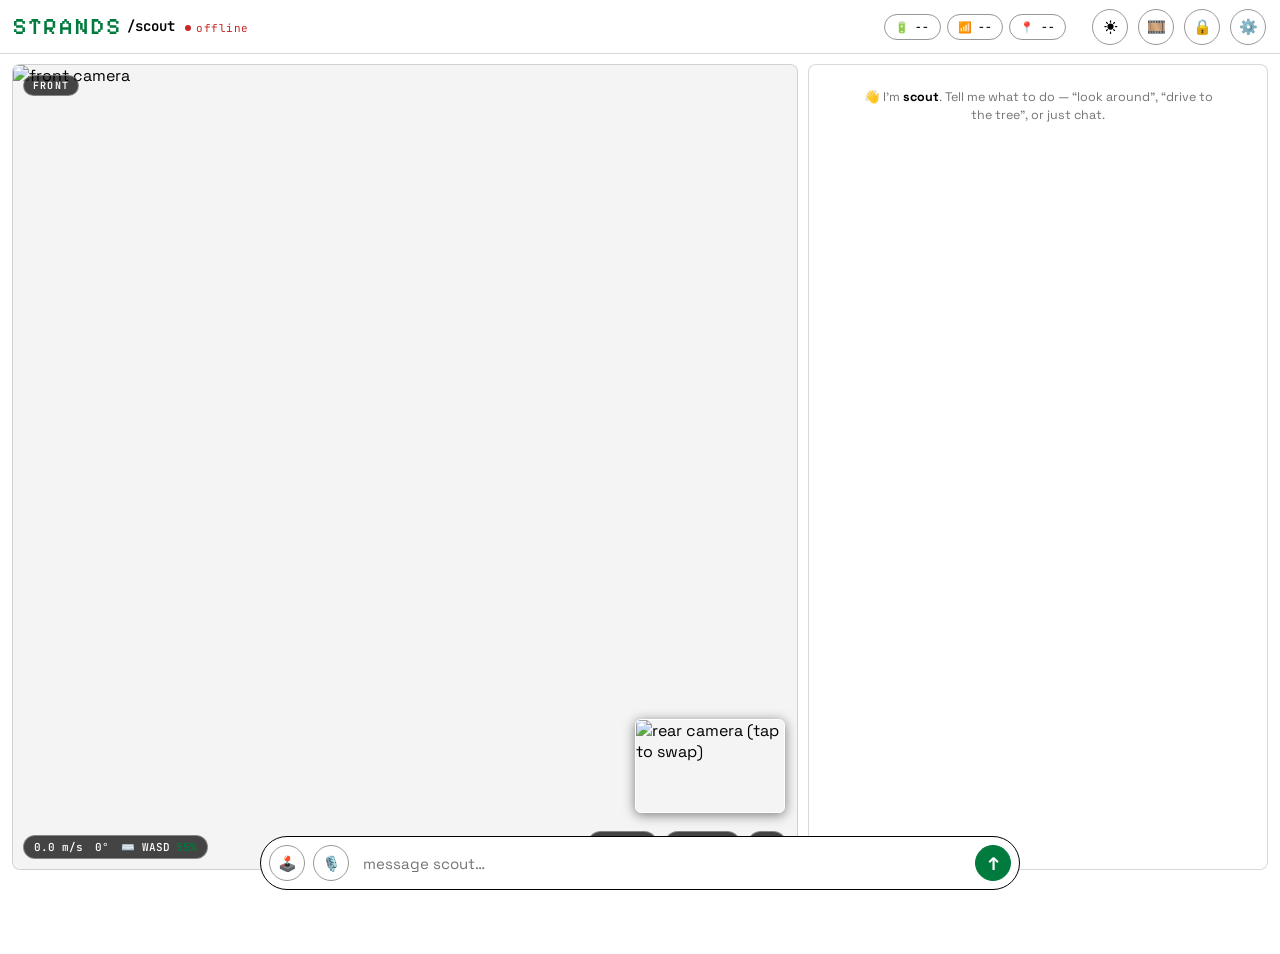
==== commit 7bbb9156: "dashboard: the Strands design (strands-labs/robots docs tokens) Cockpit, replay, auth gate, /trust a" ====
--- a/docs/index.html
+++ b/docs/index.html
@@ -5,9 +5,14 @@
 <meta name="viewport" content="width=device-width, initial-scale=1.0, maximum-scale=1.0, user-scalable=no, viewport-fit=cover" />
 <meta name="apple-mobile-web-app-capable" content="yes" />
 <meta name="apple-mobile-web-app-status-bar-style" content="black-translucent" />
-<meta name="theme-color" content="#0a0a0f" />
+<meta name="theme-color" content="#000000" media="(prefers-color-scheme: dark)" />
+<meta name="theme-color" content="#ffffff" media="(prefers-color-scheme: light)" />
 <title>scout · Earth Rover Mini</title>
-<link rel="stylesheet" href="css/style.css?v=357b80f-p3" />
+<link rel="preconnect" href="https://fonts.googleapis.com" />
+<link rel="preconnect" href="https://fonts.gstatic.com" crossorigin />
+<link rel="stylesheet" href="https://fonts.googleapis.com/css2?family=Space+Grotesk:wght@400;500;600&family=JetBrains+Mono:wght@400;500;600;700&display=swap" />
+<link rel="stylesheet" href="css/style.css?v=strands1" />
+<script src="js/brand.js?v=strands1"></script>
 </head>
 <body>
 <div class="aurora"></div>
@@ -18,14 +23,14 @@
 <!-- 🔐 auth gate (WebAuthn passkey) -->
 <div class="auth-gate hidden" id="authGate">
   <div class="auth-card glass" id="authCard">
-    <div class="auth-logo">🛞🔐</div>
+    <div class="auth-logo" data-wordmark aria-label="Strands"></div>
     <h2 id="authTitle">scout</h2>
     <p class="auth-sub" id="authSub">authenticating…</p>
     <div class="auth-field hidden" id="authBootstrapWrap">
       <label>Bootstrap token</label>
       <input id="authBootstrap" type="password" placeholder="one-time setup secret" autocomplete="off" />
     </div>
-    <button class="auth-btn" id="authPrimary">✦ Continue</button>
+    <button class="auth-btn" id="authPrimary">Continue</button>
     <div class="auth-msg" id="authMsg"></div>
     <p class="auth-foot">Passwordless · your key never leaves this device.</p>
   </div>
@@ -35,7 +40,7 @@
 <!-- top status bar -->
 <header class="topbar glass">
   <div class="brand">
-    <span class="logo">🛞</span>
+    <a class="logo" href="https://strandsagents.com/" title="Strands Agents" aria-label="Strands Agents" data-wordmark></a>
     <div class="brand-txt">
       <strong>scout</strong>
       <small id="connState">connecting…</small>
@@ -47,6 +52,10 @@
     <div class="pill" id="pillGps"><span class="pi">📍</span><span class="pv" id="vGps">--</span></div>
   </div>
   <div class="persona-pills" id="personaPills" aria-label="personas"></div>
+  <button class="icon-btn theme-btn" data-theme-toggle aria-label="theme" title="paper / dark">
+    <svg class="ico-moon" viewBox="0 0 24 24"><path d="M12 3a9 9 0 1 0 9 9c0-.46-.04-.92-.1-1.36a5.39 5.39 0 0 1-4.4 2.26 5.4 5.4 0 0 1-3.14-9.8c-.44-.06-.9-.1-1.36-.1z"/></svg>
+    <svg class="ico-sun" viewBox="0 0 24 24"><path d="M12 7a5 5 0 1 0 0 10 5 5 0 0 0 0-10zm0-5h0a1 1 0 0 1 1 1v2a1 1 0 1 1-2 0V3a1 1 0 0 1 1-1zm0 18a1 1 0 0 1 1 1v2a1 1 0 1 1-2 0v-2a1 1 0 0 1 1-1zM2 12a1 1 0 0 1 1-1h2a1 1 0 1 1 0 2H3a1 1 0 0 1-1-1zm17 0a1 1 0 0 1 1-1h2a1 1 0 1 1 0 2h-2a1 1 0 0 1-1-1zM4.93 4.93a1 1 0 0 1 1.41 0l1.42 1.41a1 1 0 0 1-1.42 1.42L4.93 6.34a1 1 0 0 1 0-1.41zm11.31 11.31a1 1 0 0 1 1.42 0l1.41 1.42a1 1 0 0 1-1.41 1.41l-1.42-1.41a1 1 0 0 1 0-1.42zM4.93 19.07a1 1 0 0 1 0-1.41l1.41-1.42a1 1 0 0 1 1.42 1.42l-1.42 1.41a1 1 0 0 1-1.41 0zM16.24 7.76a1 1 0 0 1 0-1.42l1.42-1.41a1 1 0 0 1 1.41 1.41l-1.41 1.42a1 1 0 0 1-1.42 0z"/></svg>
+  </button>
   <a class="icon-btn" href="/replay" aria-label="replay" title="recordings replay" style="text-decoration:none;display:inline-flex;align-items:center;justify-content:center">🎞️</a>
   <button class="icon-btn" id="btnLock" aria-label="lock" title="lock / sign out" onclick="window.ScoutAuth && window.ScoutAuth.logout()">🔒</button>
   <button class="icon-btn" id="btnSettings" aria-label="settings">⚙️</button>
@@ -107,7 +116,7 @@
 <div class="drawer-scrim hidden" id="drawerScrim"></div>
 <aside class="drawer glass hidden" id="drawer">
   <div class="drawer-head">
-    <h2>⚙️ Configuration</h2>
+    <h2>Configuration</h2>
     <button class="icon-btn" id="btnCloseDrawer">✕</button>
   </div>
 
@@ -151,14 +160,14 @@
     </div>
 
     <div class="persona-section" id="personaSection">
-      <h3>🎭 Personas</h3>
+      <h3>Personas</h3>
       <small class="env-hint">Who is running on Scout. Container personas are started/stopped by a host-side supervisor (no docker socket in this container); <b>thinker drive</b> and <b>rec</b> are live switches the processes poll every cycle.</small>
       <div id="personaList" class="persona-list"></div>
       <small class="env-hint" id="personaNote"></small>
     </div>
 
     <div class="passkey-section" id="passkeySection">
-      <h3>🔑 Admin passkeys</h3>
+      <h3>Admin passkeys</h3>
       <small class="env-hint">Devices allowed to drive this rover. Add a teammate's device, rename, or revoke. You can't remove the last one.</small>
       <div id="passkeyList" class="passkey-list"></div>
       <button class="chip" id="btnAddPasskey">+ enroll this device / a new passkey</button>
@@ -168,7 +177,7 @@
     </div>
 
     <div class="env-section">
-      <h3>🔐 Credentials & env</h3>
+      <h3>Credentials &amp; env</h3>
       <small class="env-hint">Masked values are hidden — leave them to keep, edit to change.</small>
       <div id="envList" class="env-list"></div>
       <div class="env-add">
@@ -179,7 +188,7 @@
     </div>
 
     <details class="schema-section">
-      <summary><h3 style="display:inline">📊 Dataset schema <small class="schema-tag">LeRobot v3</small></h3></summary>
+      <summary><h3 style="display:inline">Dataset schema <small class="schema-tag">LeRobot v3</small></h3></summary>
       <small class="env-hint">Every drive is recorded. <b>observation.state</b> is a 27-dim superset — the first 10 dims match the official <code>earthrover_mini_plus</code> layout (slice <code>[:10]</code> for standard policies), then scout appends richer live telemetry from the SDK <code>/data</code> burst arrays.</small>
 
       <div class="schema-group">
@@ -221,8 +230,8 @@
 
 <div class="toast-host" id="toastHost"></div>
 
-<script src="js/auth.js?v=357b80f-p3"></script>
-<script src="js/app.js?v=357b80f-p3"></script>
-<script src="js/personas.js?v=357b80f-p3"></script>
+<script src="js/auth.js?v=strands1"></script>
+<script src="js/app.js?v=strands1"></script>
+<script src="js/personas.js?v=strands1"></script>
 </body>
 </html>
--- a/docs/css/style.css
+++ b/docs/css/style.css
@@ -1,198 +1,226 @@
-/* scout dashboard — glassmorphic, mobile-first. */
+/* scout cockpit, in the Strands design (strands-labs/robots docs/stylesheets/extra.css):
+   black or white surfaces, one green, 1px outlines, 8px corners, JetBrains Mono labels over
+   Space Grotesk text. No glass, no gradients, no glows. Every id/class the JS binds to is kept. */
+
 :root {
-  --bg: #03060a;            /* deep space */
-  --bg-2: #06121a;          /* nebula teal-dark */
-  --glass: rgba(255, 255, 255, 0.06);
-  --glass-strong: rgba(255, 255, 255, 0.11);
-  --glass-brd: rgba(120, 240, 230, 0.18);
-  --txt: #f3fbfb;
-  --txt-dim: rgba(220, 245, 245, 0.55);
-  --accent: #2ee6d6;        /* turquoise */
-  --accent-2: #16b9c4;      /* deep turquoise */
-  --green: #30d1a8;
-  --red: #ff5d6c;
-  --amber: #ffc24a;
-  --radius: 22px;
-  --radius-sm: 14px;
-  --blur: 26px;
+  --sr-radius: 8px;
+  --sr-radius-lg: 12px;
+  --sr-mono: "JetBrains Mono", ui-monospace, SFMono-Regular, Menlo, monospace;
+  --sr-sans: "Space Grotesk", -apple-system, BlinkMacSystemFont, "Segoe UI", Roboto, sans-serif;
+  --sr-black: #000000;
+  --sr-charcoal-1: #28292a;
+  --sr-charcoal-2: #3d3c3c;
+  --sr-yellow: #f6bc00;
+  --sr-yellow-ink: #946e00;
+  --sr-red: #ff4d4d;
+  --sr-red-ink: #c62828;
   --safe-top: env(safe-area-inset-top, 0px);
   --safe-bot: env(safe-area-inset-bottom, 0px);
   font-size: 16px;
 }
 
+/* Dark: pure black chrome and page, white outlines, the full brand green. */
+:root, [data-theme="dark"] {
+  --bg: var(--sr-black);
+  --fg: #ffffff;
+  --fg-light: #b6b6b6;
+  --fg-lighter: #999696;
+  --line: var(--sr-charcoal-1);
+  --line-strong: #ffffff;
+  --accent: #00cc60;
+  --accent-soft: rgba(0, 204, 96, 0.14);
+  --on-accent: var(--sr-black);
+  --muted: #999696;
+  --chip-bg: var(--sr-charcoal-1);
+  --pill-bg: var(--sr-charcoal-1);
+  --pill-border: var(--sr-charcoal-2);
+  --card-bg: var(--sr-black);
+  --card-border: #ffffff;
+  --input-bg: var(--sr-black);
+  --viewer-bg: #111213;
+  --warn: var(--sr-yellow);
+  --crit: var(--sr-red);
+  --scrim: rgba(0, 0, 0, 0.7);
+  --code-bg: var(--sr-charcoal-2);
+  color-scheme: dark;
+}
+
+/* Paper: white page, black ink and outlines, the green deepened so it clears AA as text. */
+[data-theme="paper"] {
+  --bg: #ffffff;
+  --fg: var(--sr-black);
+  --fg-light: var(--sr-charcoal-2);
+  --fg-lighter: #666464;
+  --line: rgba(0, 0, 0, 0.15);
+  --line-strong: var(--sr-black);
+  --accent: #007a3d;
+  --accent-soft: rgba(2, 164, 53, 0.12);
+  --on-accent: #ffffff;
+  --muted: #767373;
+  --chip-bg: #f4f4f4;
+  --pill-bg: #ffffff;
+  --pill-border: #999696;
+  --card-bg: #ffffff;
+  --card-border: var(--sr-black);
+  --input-bg: #ffffff;
+  --viewer-bg: #f4f4f4;
+  --warn: var(--sr-yellow-ink);
+  --crit: var(--sr-red-ink);
+  --scrim: rgba(255, 255, 255, 0.75);
+  --code-bg: #f4f4f4;
+  color-scheme: light;
+}
+@media (prefers-color-scheme: light) {
+  :root:not([data-theme]) {
+    --bg: #ffffff; --fg: var(--sr-black); --fg-light: var(--sr-charcoal-2); --fg-lighter: #666464;
+    --line: rgba(0, 0, 0, 0.15); --line-strong: var(--sr-black);
+    --accent: #007a3d; --accent-soft: rgba(2, 164, 53, 0.12); --on-accent: #ffffff;
+    --muted: #767373; --chip-bg: #f4f4f4; --pill-bg: #ffffff; --pill-border: #999696;
+    --card-bg: #ffffff; --card-border: var(--sr-black); --input-bg: #ffffff; --viewer-bg: #f4f4f4;
+    --warn: var(--sr-yellow-ink); --crit: var(--sr-red-ink); --scrim: rgba(255, 255, 255, 0.75);
+    --code-bg: #f4f4f4; color-scheme: light;
+  }
+}
+
 * { margin: 0; padding: 0; box-sizing: border-box; -webkit-tap-highlight-color: transparent; }
 
 html, body {
   height: 100%;
-  background:
-    radial-gradient(120% 90% at 50% -10%, #061620 0%, transparent 55%),
-    radial-gradient(100% 80% at 100% 100%, #051419 0%, transparent 50%),
-    linear-gradient(160deg, #02050a 0%, #030b13 50%, #01060a 100%);
-  background-attachment: fixed;
-  color: var(--txt);
-  font-family: -apple-system, BlinkMacSystemFont, "SF Pro Text", "Segoe UI", Roboto, sans-serif;
+  background: var(--bg);
+  color: var(--fg);
+  font-family: var(--sr-sans);
   overflow: hidden;
   overscroll-behavior: none;
-}
-
-/* animated aurora backdrop */
-.aurora {
-  position: fixed; inset: -30% -20% auto -20%; height: 100vh; z-index: 0;
-  background:
-    radial-gradient(45% 55% at 18% 18%, rgba(46,230,214,0.12), transparent 70%),
-    radial-gradient(40% 50% at 85% 12%, rgba(22,185,196,0.10), transparent 70%),
-    radial-gradient(55% 55% at 65% 85%, rgba(80,140,200,0.08), transparent 70%);
-  filter: blur(80px) saturate(120%);
-  opacity: 0.55;
-  animation: drift 22s ease-in-out infinite alternate;
-  pointer-events: none;
-}
-
-/* darkening veil over the backdrop so content reads on deep space, not bright teal */
-.aurora::after {
-  content: ""; position: absolute; inset: -100%;
-  background: radial-gradient(120% 90% at 50% 30%, rgba(2,6,10,0.35) 0%, rgba(2,6,10,0.7) 100%);
-}
-
-/* starfield layers */
-.stars, .stars2, .stars3 {
-  position: fixed; inset: 0; z-index: 0; pointer-events: none;
-  background-repeat: repeat;
-}
-.stars  { background-image:
-    radial-gradient(1px 1px at 20px 30px, #ffffff, transparent),
-    radial-gradient(1px 1px at 120px 80px, rgba(255,255,255,0.8), transparent),
-    radial-gradient(1px 1px at 200px 160px, #cffcf7, transparent),
-    radial-gradient(2px 2px at 300px 50px, rgba(255,255,255,0.7), transparent);
-  background-size: 350px 350px; animation: twinkle 5s ease-in-out infinite alternate, scroll-stars 120s linear infinite; }
-.stars2 { background-image:
-    radial-gradient(1px 1px at 60px 120px, rgba(46,230,214,0.9), transparent),
-    radial-gradient(1px 1px at 180px 40px, #ffffff, transparent),
-    radial-gradient(1.5px 1.5px at 260px 200px, rgba(255,255,255,0.6), transparent);
-  background-size: 480px 480px; opacity: 0.7;
-  animation: twinkle 7s ease-in-out infinite alternate, scroll-stars 200s linear infinite; }
-.stars3 { background-image:
-    radial-gradient(2px 2px at 90px 90px, rgba(255,255,255,0.9), transparent),
-    radial-gradient(1px 1px at 220px 150px, rgba(207,252,247,0.8), transparent);
-  background-size: 650px 650px; opacity: 0.5;
-  animation: twinkle 9s ease-in-out infinite alternate, scroll-stars 320s linear infinite; }
-@keyframes twinkle { 0% { opacity: 0.35; } 100% { opacity: 0.9; } }
-@keyframes scroll-stars { from { background-position: 0 0; } to { background-position: 0 -1000px; } }
-@keyframes drift {
-  0%   { transform: translate3d(0,0,0) scale(1); }
-  50%  { transform: translate3d(3%, 4%, 0) scale(1.08); }
-  100% { transform: translate3d(-3%, -2%, 0) scale(1.04); }
-}
-
-/* glass primitive */
-.glass {
-  background: var(--glass);
-  backdrop-filter: blur(var(--blur)) saturate(160%);
-  -webkit-backdrop-filter: blur(var(--blur)) saturate(160%);
-  border: 1px solid var(--glass-brd);
-  box-shadow:
-    0 8px 32px rgba(0,0,0,0.45),
-    0 0 0 0.5px rgba(46,230,214,0.08),
-    inset 0 1px 0 rgba(255,255,255,0.10);
-}
-
-/* top bar */
+  -webkit-font-smoothing: antialiased;
+}
+button, input, select, textarea { font-family: inherit; }
+a { color: var(--accent); }
+code { font-family: var(--sr-mono); }
+
+/* Legacy backdrop layers in the markup: the Strands page is a flat surface. */
+.aurora, .stars, .stars2, .stars3 { display: none; }
+/* Legacy glass primitive: a card is an outlined box on the page surface. */
+.glass { background: var(--card-bg); border: 1px solid var(--line); border-radius: var(--sr-radius); box-shadow: none; }
+
+/* Mono label: the small uppercase caption used on pills, tags, section heads. */
+.topbar small, .cam-tag, .hud, .pill, .ppill, .chip, .pstate, .schema-head, .tk, .rpanel h2, .ev .badge,
+.evchip, .agchip, .badge, .auth-field label, .field > span, .env-row .ek, .frame-lbl, .timerow, .vlabel, .vmode,
+.ds-info, .glegend, .auth-foot, .pk-meta, .schema-tag, .badge-new, .badge-ok, .speed-ctl, #kbHint {
+  font-family: var(--sr-mono);
+}
+
+/* Header: one row. The STRANDS wordmark, /scout, link state, then telemetry pills, personas, icon buttons. */
 .topbar {
   position: relative; z-index: 5;
-  display: flex; align-items: center; gap: 12px;
-  margin: calc(var(--safe-top) + 10px) 12px 0;
-  padding: 10px 14px;
-  border-radius: var(--radius);
-}
-.brand { display: flex; align-items: center; gap: 10px; flex: 0 0 auto; }
-.logo { font-size: 26px; filter: drop-shadow(0 2px 6px rgba(0,0,0,0.4)); }
-.brand-txt { display: flex; flex-direction: column; line-height: 1.1; }
-.brand-txt strong { font-size: 17px; letter-spacing: 0.2px; }
-.brand-txt small { font-size: 11px; color: var(--txt-dim); }
-.brand-txt small.live { color: var(--green); }
-.brand-txt small.off  { color: var(--red); }
+  display: flex; align-items: center; gap: 10px;
+  margin: 0; padding: calc(var(--safe-top) + 8px) 14px 8px;
+  border: 0; border-bottom: 1px solid var(--line); border-radius: 0;
+  background: var(--bg); min-height: 54px;
+}
+.brand { display: flex; align-items: center; gap: 8px; flex: 0 0 auto; text-decoration: none; color: inherit; }
+.brand .logo { display: flex; align-items: center; font-size: 0; filter: none; }
+.brand .logo svg { display: block; height: 15px; width: auto; fill: var(--accent); }
+.brand-txt { display: flex; align-items: baseline; gap: 10px; line-height: 1; }
+.brand-txt strong { font-family: var(--sr-mono); font-size: 14px; font-weight: 600; color: var(--fg); letter-spacing: 0.01em; }
+.brand-txt strong::before { content: "/"; }
+.brand-txt small { font-size: 11px; color: var(--muted); letter-spacing: 0.04em; display: inline-flex; align-items: center; gap: 5px; }
+.brand-txt small::before { content: ""; width: 6px; height: 6px; border-radius: 50%; background: var(--muted); }
+.brand-txt small.live { color: var(--accent); }
+.brand-txt small.live::before { background: var(--accent); }
+.brand-txt small.off { color: var(--crit); }
+.brand-txt small.off::before { background: var(--crit); }
 
 .stat-pills { display: flex; gap: 6px; margin-left: auto; }
 .pill {
-  display: flex; align-items: center; gap: 5px;
-  background: var(--glass-strong); border: 1px solid var(--glass-brd);
-  padding: 5px 9px; border-radius: 999px; font-size: 12px; font-weight: 600;
-  white-space: nowrap;
-}
-.pill .pi { font-size: 12px; }
-.pill.warn { border-color: var(--amber); color: var(--amber); }
-.pill.crit { border-color: var(--red); color: var(--red); }
+  display: flex; align-items: center; gap: 6px;
+  background: var(--pill-bg); border: 1px solid var(--pill-border); color: var(--fg-light);
+  padding: 5px 10px; border-radius: 999px; font-size: 11px; font-weight: 500; letter-spacing: 0.02em;
+  white-space: nowrap; font-variant-numeric: tabular-nums;
+}
+.pill .pi { font-size: 11px; }
+.pill .pv { color: var(--fg); }
+.pill.warn { border-color: var(--warn); color: var(--warn); }
+.pill.warn .pv { color: var(--warn); }
+.pill.crit { border-color: var(--crit); color: var(--crit); }
+.pill.crit .pv { color: var(--crit); }
 
 .icon-btn {
-  flex: 0 0 auto;
-  width: 40px; height: 40px; border-radius: 50%;
-  background: var(--glass-strong); border: 1px solid var(--glass-brd);
-  color: var(--txt); font-size: 18px; cursor: pointer;
-  display: grid; place-items: center; transition: transform .15s, background .2s;
-}
-.icon-btn:active { transform: scale(0.9); background: var(--accent); }
-
-/* stage */
+  flex: 0 0 auto; width: 36px; height: 36px; border-radius: 999px;
+  background: var(--pill-bg); border: 1px solid var(--pill-border);
+  color: var(--fg); font-size: 15px; cursor: pointer;
+  display: grid; place-items: center; transition: border-color 120ms ease, background 120ms ease;
+}
+.icon-btn:hover { border-color: var(--accent); }
+.icon-btn:active { background: var(--accent); color: var(--on-accent); }
+.icon-btn.rec { background: var(--crit); border-color: var(--crit); color: #fff; animation: pulse 1.2s ease-in-out infinite; }
+@keyframes pulse { 50% { box-shadow: 0 0 0 6px rgba(255, 77, 77, 0.2); } }
+.theme-btn svg { width: 15px; height: 15px; fill: currentColor; }
+.theme-btn .ico-sun { display: none; }
+[data-theme="paper"] .theme-btn .ico-sun { display: block; }
+[data-theme="paper"] .theme-btn .ico-moon { display: none; }
+@media (prefers-color-scheme: light) {
+  :root:not([data-theme]) .theme-btn .ico-sun { display: block; }
+  :root:not([data-theme]) .theme-btn .ico-moon { display: none; }
+}
+
+/* Stage: camera and chat as two outlined cards. */
 .stage {
   position: relative; z-index: 4;
   height: 100%;
   display: flex; flex-direction: column; gap: 10px;
   padding: 10px 12px 0;
-  padding-bottom: calc(86px + var(--safe-bot));
-}
-
-/* camera */
+  padding-bottom: calc(84px + var(--safe-bot));
+}
+
+/* Camera */
 .camera-wrap {
-  position: relative; border-radius: var(--radius); overflow: hidden;
+  position: relative; border-radius: var(--sr-radius); overflow: hidden;
   flex: 0 0 auto; height: 38vh; min-height: 220px;
-  background: #000;
-}
-.cam { width: 100%; height: 100%; object-fit: cover; display: block; background: #05050a; }
+  background: var(--viewer-bg); border: 1px solid var(--line);
+}
+.cam { width: 100%; height: 100%; object-fit: cover; display: block; background: var(--viewer-bg); }
 .cam-pip {
-  position: absolute; right: 12px; bottom: 64px;
+  position: absolute; right: 12px; bottom: 56px;
   width: 30%; max-width: 150px; height: auto; aspect-ratio: 16/10;
-  border-radius: var(--radius-sm); border: 2px solid rgba(255,255,255,0.35);
-  object-fit: cover; box-shadow: 0 6px 20px rgba(0,0,0,0.5);
-  cursor: pointer; transition: transform .15s, border-color .2s; z-index: 5;
-}
-.cam-pip:hover { border-color: var(--accent); transform: scale(1.03); }
-.cam-pip:active { transform: scale(0.97); }
+  border-radius: 6px; border: 1px solid #ffffff;
+  object-fit: cover; box-shadow: 0 2px 12px rgba(0, 0, 0, 0.5);
+  cursor: pointer; transition: border-color 120ms ease; z-index: 5;
+}
+.cam-pip:hover { border-color: var(--accent); }
 .cam-overlay {
   position: absolute; inset: 0; pointer-events: none;
   display: flex; flex-direction: column; justify-content: space-between;
-  padding: 12px;
+  padding: 10px;
 }
 .cam-tag {
   align-self: flex-start;
-  background: rgba(0,0,0,0.45); backdrop-filter: blur(8px);
-  padding: 4px 10px; border-radius: 999px; font-size: 11px; font-weight: 700;
-  letter-spacing: 1.5px; color: #fff;
-}
-.cam-actions { display: flex; gap: 8px; pointer-events: auto; }
+  background: rgba(0, 0, 0, 0.72); color: #ffffff; border: 1px solid rgba(255, 255, 255, 0.35);
+  padding: 3px 9px; border-radius: 999px; font-size: 10px; font-weight: 600; letter-spacing: 0.12em;
+}
+.cam-actions { display: flex; gap: 6px; pointer-events: auto; justify-content: flex-end; }
 .hud {
-  position: absolute; left: 12px; bottom: 12px;
-  display: flex; gap: 10px; font-size: 12px; font-weight: 600;
-  text-shadow: 0 1px 3px rgba(0,0,0,0.8);
-  background: rgba(0,0,0,0.3); padding: 4px 10px; border-radius: 999px;
-  backdrop-filter: blur(8px);
-}
-
+  position: absolute; left: 10px; bottom: 10px;
+  display: flex; gap: 12px; font-size: 11px; font-weight: 500;
+  background: rgba(0, 0, 0, 0.72); color: #ffffff; border: 1px solid rgba(255, 255, 255, 0.35);
+  padding: 4px 10px; border-radius: 999px; font-variant-numeric: tabular-nums;
+}
+
+/* Chips are the outlined pills of the homepage: the colour is the outline and the text, never a fill,
+   except the pressed state which fills green. On the camera they sit on video, so they stay dark. */
 .chip {
-  pointer-events: auto;
-  background: rgba(0,0,0,0.4); backdrop-filter: blur(12px);
-  border: 1px solid var(--glass-brd); color: #fff;
-  padding: 7px 12px; border-radius: 999px; font-size: 13px; font-weight: 600;
-  cursor: pointer; transition: transform .15s, background .2s;
-}
-.chip:active { transform: scale(0.92); }
-.chip.on {
-  background: var(--accent); border-color: var(--accent); color: #04222020;
-  color: #032; box-shadow: 0 0 16px rgba(46,230,214,0.55);
-}
-
-/* chat */
+  pointer-events: auto; display: inline-flex; align-items: center; justify-content: center; gap: 4px;
+  background: var(--pill-bg); border: 1px solid var(--pill-border); color: var(--fg);
+  padding: 6px 12px; border-radius: 999px; font-size: 11px; font-weight: 500; letter-spacing: 0.02em;
+  cursor: pointer; transition: border-color 120ms ease, background 120ms ease, color 120ms ease;
+  text-decoration: none;
+}
+.cam-actions .chip { background: rgba(0, 0, 0, 0.72); color: #ffffff; border-color: rgba(255, 255, 255, 0.35); }
+.chip:hover { border-color: var(--accent); }
+.chip.on, .cam-actions .chip.on { background: var(--accent); border-color: var(--accent); color: var(--on-accent); box-shadow: none; }
+
+/* Chat */
 .chat {
-  flex: 1 1 auto; border-radius: var(--radius); overflow: hidden;
+  flex: 1 1 auto; border-radius: var(--sr-radius); overflow: hidden;
   display: flex; flex-direction: column; min-height: 0;
 }
 .chat-log {
@@ -201,176 +229,163 @@
   -webkit-overflow-scrolling: touch;
 }
 .msg {
-  max-width: 84%; padding: 10px 14px; border-radius: 18px;
-  font-size: 15px; line-height: 1.4; word-wrap: break-word; white-space: pre-wrap;
-  animation: pop .25s ease;
-}
-@keyframes pop { from { opacity: 0; transform: translateY(6px) scale(0.98); } to { opacity: 1; transform: none; } }
-.msg.user {
-  align-self: flex-end;
-  background: linear-gradient(135deg, var(--accent), var(--accent-2));
-  color: #fff; border-bottom-right-radius: 5px;
-}
-.msg.bot {
-  align-self: flex-start;
-  background: var(--glass-strong); border: 1px solid var(--glass-brd);
-  border-bottom-left-radius: 5px;
-}
-.msg.sys {
-  align-self: center; text-align: center; max-width: 92%;
-  background: transparent; color: var(--txt-dim); font-size: 13px;
-}
+  max-width: 84%; padding: 9px 13px; border-radius: var(--sr-radius);
+  font-size: 14.5px; line-height: 1.45; word-wrap: break-word; white-space: pre-wrap;
+  animation: pop 180ms ease;
+}
+@keyframes pop { from { opacity: 0; transform: translateY(4px); } to { opacity: 1; transform: none; } }
+.msg.user { align-self: flex-end; background: var(--accent); color: var(--on-accent); }
+.msg.bot { align-self: flex-start; background: var(--card-bg); border: 1px solid var(--line-strong); color: var(--fg); }
+.msg.sys { align-self: center; text-align: center; max-width: 92%; background: transparent; color: var(--muted); font-size: 12.5px; }
+.msg.sys b { color: var(--fg); }
 .msg.bot .cursor { animation: blink 1s step-end infinite; }
 @keyframes blink { 50% { opacity: 0; } }
 
 .tool-row {
   align-self: flex-start; display: flex; align-items: center; gap: 8px;
-  font-size: 12px; color: var(--txt-dim);
-  background: rgba(255,255,255,0.04); border: 1px solid var(--glass-brd);
-  padding: 6px 11px; border-radius: 999px;
+  font-family: var(--sr-mono); font-size: 11px; color: var(--fg-light);
+  background: var(--chip-bg); border: 1px solid var(--pill-border);
+  padding: 5px 10px; border-radius: 999px;
 }
 .tool-row .spin {
-  width: 13px; height: 13px; border-radius: 50%;
-  border: 2px solid rgba(255,255,255,0.25); border-top-color: var(--accent);
-  animation: spin .7s linear infinite;
-}
-.tool-row.done .spin { border-top-color: var(--green); animation: none; border-color: var(--green); }
-.tool-row.error .spin { border-color: var(--red); animation: none; }
+  width: 11px; height: 11px; border-radius: 50%;
+  border: 1.5px solid var(--pill-border); border-top-color: var(--accent);
+  animation: spin 0.7s linear infinite;
+}
+.tool-row.done { border-color: var(--accent); }
+.tool-row.done .spin { border-color: var(--accent); background: var(--accent); animation: none; }
+.tool-row.error { border-color: var(--crit); color: var(--crit); }
+.tool-row.error .spin { border-color: var(--crit); background: var(--crit); animation: none; }
 @keyframes spin { to { transform: rotate(360deg); } }
 
-/* command bar */
+/* Command bar: an outlined row pinned to the bottom. */
 .cmdbar {
   position: fixed; left: 12px; right: 12px;
   bottom: calc(10px + var(--safe-bot)); z-index: 6;
   display: flex; align-items: center; gap: 8px;
-  padding: 8px; border-radius: var(--radius);
+  padding: 8px; border-radius: 999px;
+  background: var(--bg); border: 1px solid var(--line-strong);
 }
 #cmdInput {
   flex: 1; min-width: 0; background: transparent; border: none; outline: none;
-  color: var(--txt); font-size: 16px; padding: 8px 6px;
-}
-#cmdInput::placeholder { color: var(--txt-dim); }
+  color: var(--fg); font-size: 15px; padding: 8px 6px;
+}
+#cmdInput::placeholder { color: var(--muted); }
 .send-btn {
-  flex: 0 0 auto; width: 40px; height: 40px; border-radius: 50%;
-  background: linear-gradient(135deg, var(--accent), var(--accent-2));
-  border: none; color: #fff; font-size: 20px; font-weight: 700; cursor: pointer;
-  display: grid; place-items: center; transition: transform .15s, opacity .2s;
-}
-.send-btn:active { transform: scale(0.88); }
-.icon-btn.rec { background: var(--red); animation: pulse 1.2s ease-in-out infinite; }
-@keyframes pulse { 50% { box-shadow: 0 0 0 8px rgba(255,69,58,0.25); } }
-
-/* joystick */
+  flex: 0 0 auto; width: 36px; height: 36px; border-radius: 999px;
+  background: var(--accent); border: 1px solid var(--accent); color: var(--on-accent);
+  font-size: 18px; font-weight: 700; cursor: pointer;
+  display: grid; place-items: center; transition: opacity 120ms ease;
+}
+.send-btn:hover { opacity: 0.85; }
+
+/* Joystick */
 .joystick-dock {
-  position: fixed; right: 16px; bottom: calc(86px + var(--safe-bot)); z-index: 6;
-  display: none; align-items: center; gap: 14px; padding: 16px; border-radius: var(--radius);
-}
-.joystick-dock.show { display: flex; animation: pop .2s ease; }
+  position: fixed; right: 16px; bottom: calc(84px + var(--safe-bot)); z-index: 6;
+  display: none; align-items: center; gap: 14px; padding: 14px; border-radius: var(--sr-radius-lg);
+  background: var(--bg); border: 1px solid var(--line-strong);
+}
+.joystick-dock.show { display: flex; animation: pop 160ms ease; }
 .joystick {
   position: relative; width: 130px; height: 130px; border-radius: 50%;
-  background: radial-gradient(circle at 50% 40%, rgba(255,255,255,0.10), rgba(0,0,0,0.25));
-  border: 1px solid var(--glass-brd); touch-action: none;
+  background: var(--chip-bg); border: 1px solid var(--pill-border); touch-action: none;
+  background-image: radial-gradient(var(--pill-border) 1px, transparent 1.4px); background-size: 10px 10px;
 }
 .joy-knob {
-  position: absolute; left: 50%; top: 50%; width: 54px; height: 54px;
-  margin: -27px 0 0 -27px; border-radius: 50%;
-  background: linear-gradient(135deg, var(--accent), var(--accent-2));
-  box-shadow: 0 6px 18px rgba(0,0,0,0.5), inset 0 1px 0 rgba(255,255,255,0.4);
-  transition: transform .05s;
+  position: absolute; left: 50%; top: 50%; width: 52px; height: 52px;
+  margin: -26px 0 0 -26px; border-radius: 50%;
+  background: var(--accent); border: 1px solid var(--accent);
+  transition: transform 50ms;
 }
 .joy-side { display: flex; flex-direction: column; gap: 10px; align-items: center; }
 .estop {
   width: 64px; height: 64px; border-radius: 50%;
-  background: var(--red); border: none; color: #fff; font-size: 13px; font-weight: 800;
-  letter-spacing: 0.5px; cursor: pointer; box-shadow: 0 6px 20px rgba(255,69,58,0.45);
-}
-.estop:active { transform: scale(0.9); }
-
-/* settings drawer */
-.drawer-scrim {
-  position: fixed; inset: 0; z-index: 9; background: rgba(0,0,0,0.5);
-  backdrop-filter: blur(4px); animation: fade .2s ease;
-}
+  background: var(--crit); border: 1px solid var(--crit); color: #fff;
+  font-family: var(--sr-mono); font-size: 12px; font-weight: 700; letter-spacing: 0.08em; cursor: pointer;
+}
+.estop:active { transform: scale(0.95); }
+
+/* Settings drawer */
+.drawer-scrim { position: fixed; inset: 0; z-index: 9; background: var(--scrim); animation: fade 160ms ease; }
 @keyframes fade { from { opacity: 0; } to { opacity: 1; } }
 .drawer {
   position: fixed; z-index: 10; top: 0; right: 0; bottom: 0;
-  width: min(440px, 92vw);
+  width: min(460px, 92vw);
   display: flex; flex-direction: column;
-  border-radius: var(--radius) 0 0 var(--radius);
-  transform: translateX(0); animation: slidein .28s cubic-bezier(.2,.8,.2,1);
+  border-radius: 0; border: 0; border-left: 1px solid var(--line-strong);
+  background: var(--bg);
+  animation: slidein 220ms cubic-bezier(0.2, 0.8, 0.2, 1);
   padding-top: var(--safe-top);
 }
 @keyframes slidein { from { transform: translateX(100%); } to { transform: none; } }
 .drawer-head {
   display: flex; align-items: center; justify-content: space-between;
-  padding: 18px; border-bottom: 1px solid var(--glass-brd);
-}
-.drawer-head h2 { font-size: 19px; }
-.drawer-body { flex: 1; overflow-y: auto; padding: 18px; display: flex; flex-direction: column; gap: 16px; }
+  padding: 16px 18px; border-bottom: 1px solid var(--line);
+}
+.drawer-head h2 { font-family: var(--sr-mono); font-size: 15px; font-weight: 600; letter-spacing: 0.01em; }
+.drawer-body { flex: 1; overflow-y: auto; padding: 18px; display: flex; flex-direction: column; gap: 18px; }
+.drawer-body h3 { font-family: var(--sr-mono); font-size: 13px; font-weight: 600; color: var(--fg); }
 .drawer-foot {
-  display: flex; gap: 10px; padding: 16px;
-  padding-bottom: calc(16px + var(--safe-bot));
-  border-top: 1px solid var(--glass-brd);
+  display: flex; gap: 10px; padding: 14px 18px;
+  padding-bottom: calc(14px + var(--safe-bot));
+  border-top: 1px solid var(--line);
 }
 
 .field { display: flex; flex-direction: column; gap: 6px; }
-.field > span { font-size: 13px; font-weight: 600; color: var(--txt-dim); }
-.field small { font-size: 11px; color: var(--txt-dim); }
+.field > span { font-size: 11px; font-weight: 500; color: var(--fg-light); letter-spacing: 0.04em; text-transform: uppercase; }
+.field small { font-size: 11.5px; color: var(--muted); line-height: 1.45; }
 .field-row { display: flex; gap: 12px; }
 .field-row .field { flex: 1; }
 .field input, .field textarea, .field select, .env-row input, .env-add input {
-  width: 100%; background: rgba(0,0,0,0.25); border: 1px solid var(--glass-brd);
-  border-radius: var(--radius-sm); color: var(--txt); font-size: 15px;
-  padding: 11px 13px; outline: none; transition: border-color .2s;
-  font-family: inherit;
-}
-.field input:focus, .field textarea:focus, .field select:focus {
-  border-color: var(--accent);
-}
-.field textarea { resize: vertical; line-height: 1.45; min-height: 120px; }
-
-.link-btn { background: none; border: none; color: var(--accent); font-size: 12px; cursor: pointer; padding: 0; }
-
-.env-section { display: flex; flex-direction: column; gap: 10px; }
-.env-section h3 { font-size: 15px; }
-.env-hint { font-size: 11px; color: var(--txt-dim); }
-.env-list { display: flex; flex-direction: column; gap: 8px; }
+  width: 100%; background: var(--input-bg); border: 1px solid var(--pill-border);
+  border-radius: var(--sr-radius); color: var(--fg); font-size: 14px;
+  padding: 9px 11px; outline: none; transition: border-color 120ms ease;
+}
+.field input:focus, .field textarea:focus, .field select:focus, .env-row input:focus, .env-add input:focus { border-color: var(--accent); }
+.field textarea { resize: vertical; line-height: 1.45; min-height: 120px; font-family: var(--sr-mono); font-size: 12.5px; }
+
+.link-btn { background: none; border: none; color: var(--accent); font-size: 12px; cursor: pointer; padding: 0; text-decoration: underline; text-underline-offset: 0.18em; }
+
+.env-section, .persona-section, .passkey-section { display: flex; flex-direction: column; gap: 8px; padding-top: 16px; border-top: 1px solid var(--line); }
+.env-hint { font-size: 11.5px; color: var(--muted); line-height: 1.45; }
+.env-hint b { color: var(--fg-light); }
+.env-hint code, .schema-table code { font-size: 11px; background: var(--code-bg); color: var(--fg-light); padding: 1px 5px; border-radius: 3px; }
+.env-list { display: flex; flex-direction: column; gap: 6px; }
 .env-row { display: flex; gap: 8px; align-items: center; }
-.env-row .ek { flex: 0 0 42%; font-size: 12px; font-weight: 600; color: var(--txt-dim); overflow: hidden; text-overflow: ellipsis; white-space: nowrap; }
-.env-row input { flex: 1; font-size: 13px; padding: 8px 10px; }
+.env-row .ek { flex: 0 0 42%; font-size: 11px; font-weight: 500; color: var(--fg-light); overflow: hidden; text-overflow: ellipsis; white-space: nowrap; }
+.env-row input { flex: 1; font-size: 12.5px; padding: 7px 9px; font-family: var(--sr-mono); }
 .env-add { display: flex; gap: 8px; }
-.env-add input { flex: 1; }
+.env-add input { flex: 1; font-family: var(--sr-mono); font-size: 12.5px; }
 
 .btn-primary, .btn-ghost {
-  flex: 1; padding: 13px; border-radius: var(--radius-sm); font-size: 15px; font-weight: 700;
-  cursor: pointer; border: 1px solid var(--glass-brd); transition: transform .15s;
-}
-.btn-primary { background: linear-gradient(135deg, var(--accent), var(--accent-2)); color: #fff; border: none; }
-.btn-ghost { background: var(--glass-strong); color: var(--txt); }
-.btn-primary:active, .btn-ghost:active { transform: scale(0.97); }
-
-/* toasts */
+  flex: 1; padding: 11px; border-radius: 999px; font-family: var(--sr-mono); font-size: 13px; font-weight: 600;
+  cursor: pointer; border: 1px solid var(--pill-border); transition: opacity 120ms ease, border-color 120ms ease;
+}
+.btn-primary { background: var(--accent); color: var(--on-accent); border-color: var(--accent); }
+.btn-ghost { background: var(--pill-bg); color: var(--fg); }
+.btn-primary:hover, .btn-ghost:hover { opacity: 0.85; }
+.btn-ghost:hover { border-color: var(--accent); opacity: 1; }
+
+/* Toasts */
 .toast-host {
-  position: fixed; left: 0; right: 0; top: calc(var(--safe-top) + 70px); z-index: 20;
+  position: fixed; left: 0; right: 0; top: calc(var(--safe-top) + 64px); z-index: 20;
   display: flex; flex-direction: column; align-items: center; gap: 8px; pointer-events: none;
 }
 .toast {
-  background: rgba(20,20,28,0.85); backdrop-filter: blur(20px);
-  border: 1px solid var(--glass-brd); color: var(--txt);
-  padding: 10px 18px; border-radius: 999px; font-size: 14px; font-weight: 600;
-  animation: pop .25s ease; box-shadow: 0 8px 24px rgba(0,0,0,0.4);
-}
-.toast.err { border-color: var(--red); color: #ff7a70; }
-.toast.ok  { border-color: var(--green); color: var(--green); }
+  background: var(--bg); border: 1px solid var(--line-strong); color: var(--fg);
+  padding: 8px 16px; border-radius: 999px; font-family: var(--sr-mono); font-size: 12px; font-weight: 500;
+  animation: pop 180ms ease;
+}
+.toast.err { border-color: var(--crit); color: var(--crit); }
+.toast.ok { border-color: var(--accent); color: var(--accent); }
 
 .hidden { display: none !important; }
 
-/* desktop /
-   Side-by-side: big camera left, chat right. */
+/* Desktop: camera left, chat right. */
 @media (min-width: 860px) {
   .stage {
     flex-direction: row; max-width: 1400px; margin: 0 auto; width: 100%;
-    padding-bottom: calc(86px + var(--safe-bot));
+    padding-bottom: calc(84px + var(--safe-bot));
   }
   .camera-wrap { flex: 1 1 60%; height: auto; min-height: 0; }
   .chat { flex: 1 1 40%; max-width: 460px; }
@@ -378,331 +393,271 @@
 }
 
 /* WASD keyboard hint + drive speed control */
-#kbHint { display:inline-flex; align-items:center; gap:6px; opacity:0.85; }
+#kbHint { display: inline-flex; align-items: center; gap: 6px; }
 #kbHint b { color: var(--accent); font-variant-numeric: tabular-nums; }
-.speed-ctl { display:flex; flex-direction:column; align-items:center; gap:2px; font-size:11px; opacity:0.85; }
+.speed-ctl { display: flex; flex-direction: column; align-items: center; gap: 2px; font-size: 10px; color: var(--muted); letter-spacing: 0.06em; text-transform: uppercase; }
 .speed-ctl input[type="range"] { width: 90px; accent-color: var(--accent); }
 
-
-/* ── Dataset schema reference (settings drawer) ─────────────────────────── */
-.schema-section { margin-top: 18px; border-top: 1px solid rgba(255,255,255,.08); padding-top: 14px; }
+/* Dataset schema reference (settings drawer) */
+.schema-section { padding-top: 16px; border-top: 1px solid var(--line); }
 .schema-section > summary { cursor: pointer; list-style: none; user-select: none; }
 .schema-section > summary::-webkit-details-marker { display: none; }
 .schema-section > summary h3 { margin: 0; }
-.schema-section[open] > summary h3::after { content: " ▾"; opacity: .5; }
-.schema-section:not([open]) > summary h3::after { content: " ▸"; opacity: .5; }
-.schema-tag { font-size: 10px; font-weight: 600; color: #76b900; border: 1px solid rgba(118,185,0,.4);
-  border-radius: 6px; padding: 1px 6px; margin-left: 6px; vertical-align: middle; letter-spacing: .04em; }
+.schema-section[open] > summary h3::after { content: " \25BE"; color: var(--muted); }
+.schema-section:not([open]) > summary h3::after { content: " \25B8"; color: var(--muted); }
+.schema-tag, .badge-new, .badge-ok {
+  font-size: 9px; font-weight: 600; letter-spacing: 0.06em; text-transform: uppercase; line-height: 1;
+  border: 1px solid var(--pill-border); border-radius: 999px; padding: 3px 6px; margin-left: 6px; vertical-align: middle;
+  color: var(--fg-light); background: transparent;
+}
+.badge-ok { border-color: var(--accent); color: var(--accent); }
+.badge-new { border-color: var(--warn); color: var(--warn); }
 .schema-group { margin-top: 12px; }
-.schema-head { font-size: 12px; font-weight: 700; letter-spacing: .04em; text-transform: uppercase;
-  opacity: .85; margin-bottom: 6px; }
-.schema-head .schema-dim { color: #ff2a6d; font-weight: 700; margin-left: 4px; }
-.schema-head small { font-weight: 400; opacity: .6; text-transform: none; letter-spacing: 0; }
-.schema-table { width: 100%; border-collapse: collapse; font-size: 11.5px; }
-.schema-table th { text-align: left; opacity: .55; font-weight: 600; padding: 3px 6px; border-bottom: 1px solid rgba(255,255,255,.08); }
-.schema-table td { padding: 5px 6px; border-bottom: 1px solid rgba(255,255,255,.05); vertical-align: top; }
-.schema-table td:first-child { white-space: nowrap; opacity: .6; font-variant-numeric: tabular-nums; }
-.schema-table code { font-size: 10.5px; background: rgba(255,255,255,.06); padding: 1px 4px; border-radius: 4px; line-height: 1.7; }
-.badge-new { font-size: 9px; font-weight: 700; color: #ffce1c; border: 1px solid rgba(255,206,28,.4);
-  border-radius: 5px; padding: 0 5px; margin-left: 4px; text-transform: uppercase; }
-.badge-ok { font-size: 9px; font-weight: 700; color: #00ff88; border: 1px solid rgba(0,255,136,.35);
-  border-radius: 5px; padding: 0 5px; margin-left: 4px; text-transform: uppercase; }
-
-/* 🔐 auth gate (WebAuthn passkey) */
+.schema-head { font-size: 11px; font-weight: 600; letter-spacing: 0.06em; text-transform: uppercase; color: var(--fg-light); margin-bottom: 6px; }
+.schema-head .schema-dim { color: var(--accent); margin-left: 4px; }
+.schema-head small { font-weight: 400; color: var(--muted); text-transform: none; letter-spacing: 0; }
+.schema-table { width: 100%; border-collapse: collapse; font-size: 11.5px; border: 1px solid var(--line); border-radius: var(--sr-radius); overflow: hidden; }
+.schema-table th { text-align: left; font-family: var(--sr-mono); color: var(--fg); font-weight: 600; font-size: 10.5px; padding: 5px 7px; border-bottom: 1px solid var(--line); background: var(--chip-bg); }
+.schema-table td { padding: 5px 7px; border-bottom: 1px solid var(--line); vertical-align: top; color: var(--fg-light); }
+.schema-table tr:last-child td { border-bottom: 0; }
+.schema-table td:first-child { white-space: nowrap; font-family: var(--sr-mono); color: var(--muted); font-variant-numeric: tabular-nums; }
+.schema-table td b { color: var(--fg); }
+
+/* Auth gate (WebAuthn passkey) */
 body.locked { overflow: hidden; }
 .auth-gate {
   position: fixed; inset: 0; z-index: 9999;
   display: flex; align-items: center; justify-content: center;
-  background: radial-gradient(ellipse at center, rgba(10,10,15,.82), rgba(5,5,9,.96));
-  backdrop-filter: blur(18px) saturate(120%);
-  -webkit-backdrop-filter: blur(18px) saturate(120%);
+  background: var(--bg);
+  background-image: radial-gradient(var(--pill-border) 1px, transparent 1.4px); background-size: 12px 12px;
 }
 .auth-gate.hidden { display: none; }
 .auth-card {
   width: min(420px, 90vw);
-  padding: 34px 30px 26px;
-  border-radius: 22px;
+  padding: 30px 28px 24px;
+  border-radius: var(--sr-radius-lg);
   text-align: center;
-  border: 1px solid rgba(255,255,255,.12);
-  box-shadow: 0 24px 70px rgba(0,0,0,.55), 0 0 40px rgba(118,185,0,.06);
-  animation: authIn .35s cubic-bezier(.2,.8,.2,1);
-}
-@keyframes authIn { from { opacity:0; transform: translateY(14px) scale(.97);} to {opacity:1; transform:none;} }
-.auth-logo { font-size: 42px; line-height: 1; margin-bottom: 10px; filter: drop-shadow(0 4px 18px rgba(118,185,0,.35)); }
-.auth-card h2 { margin: 4px 0 8px; font-size: 22px; letter-spacing: .5px; }
-.auth-sub { margin: 0 auto 20px; max-width: 34ch; color: rgba(255,255,255,.62); font-size: 13.5px; line-height: 1.5; }
+  background: var(--bg); border: 1px solid var(--line-strong); box-shadow: none;
+  animation: authIn 240ms cubic-bezier(0.2, 0.8, 0.2, 1);
+}
+@keyframes authIn { from { opacity: 0; transform: translateY(8px); } to { opacity: 1; transform: none; } }
+.auth-logo { display: flex; justify-content: center; margin-bottom: 18px; font-size: 0; filter: none; }
+.auth-logo svg { height: 18px; width: auto; fill: var(--accent); }
+.auth-card h2 { margin: 4px 0 8px; font-family: var(--sr-mono); font-size: 20px; font-weight: 600; letter-spacing: 0.02em; color: var(--fg); }
+.auth-sub { margin: 0 auto 20px; max-width: 36ch; color: var(--fg-light); font-size: 13.5px; line-height: 1.5; }
+.auth-sub b, .auth-sub code { color: var(--fg); }
+.auth-sub code { font-size: 12px; background: var(--code-bg); padding: 1px 5px; border-radius: 3px; }
 .auth-field { text-align: left; margin: 0 0 16px; }
 .auth-field.hidden { display: none; }
-.auth-field label { display:block; font-size:11px; text-transform:uppercase; letter-spacing:.08em; color:rgba(255,255,255,.5); margin-bottom:6px; }
+.auth-field label { display: block; font-size: 10.5px; text-transform: uppercase; letter-spacing: 0.06em; color: var(--fg-light); margin-bottom: 6px; }
 .auth-field input {
-  width: 100%; padding: 11px 13px; border-radius: 11px;
-  background: rgba(255,255,255,.05); border: 1px solid rgba(255,255,255,.14);
-  color: #fff; font-size: 14px; outline: none;
-}
-.auth-field input:focus { border-color: rgba(118,185,0,.55); box-shadow: 0 0 0 3px rgba(118,185,0,.12); }
+  width: 100%; padding: 10px 12px; border-radius: var(--sr-radius);
+  background: var(--input-bg); border: 1px solid var(--pill-border);
+  color: var(--fg); font-size: 14px; outline: none; font-family: var(--sr-mono);
+}
+.auth-field input:focus { border-color: var(--accent); }
 .auth-btn {
-  width: 100%; padding: 14px; border: none; border-radius: 13px; cursor: pointer;
-  font-size: 15px; font-weight: 600; letter-spacing: .3px; color: #07120a;
-  background: linear-gradient(135deg, #9be319, #76b900);
-  box-shadow: 0 10px 30px rgba(118,185,0,.32);
-  transition: transform .12s ease, box-shadow .12s ease, opacity .12s;
-}
-.auth-btn:hover { transform: translateY(-1px); box-shadow: 0 14px 38px rgba(118,185,0,.42); }
-.auth-btn:active { transform: translateY(0); }
-.auth-btn:disabled { opacity: .55; cursor: progress; transform: none; }
-.auth-msg { min-height: 18px; margin-top: 14px; font-size: 13px; color: rgba(155,227,25,.9); }
-.auth-msg.err { color: #ff5d6c; }
-.auth-foot { margin: 16px 0 0; font-size: 11px; color: rgba(255,255,255,.35); }
-
-/* 🔑 passkey management (settings drawer) */
-.passkey-section { margin: 6px 0 18px; }
-.passkey-section h3 { margin: 0 0 4px; font-size: 14px; }
-.passkey-list { display: flex; flex-direction: column; gap: 8px; margin: 12px 0; }
+  width: 100%; padding: 12px; border-radius: 999px; cursor: pointer;
+  font-family: var(--sr-mono); font-size: 13px; font-weight: 600; letter-spacing: 0.02em;
+  color: var(--on-accent); background: var(--accent); border: 1px solid var(--accent); box-shadow: none;
+  transition: opacity 120ms ease;
+}
+.auth-btn:hover { opacity: 0.85; transform: none; box-shadow: none; }
+.auth-btn:disabled { opacity: 0.5; cursor: progress; }
+.auth-msg { min-height: 18px; margin-top: 14px; font-family: var(--sr-mono); font-size: 12px; color: var(--accent); }
+.auth-msg.err { color: var(--crit); }
+.auth-foot { margin: 16px 0 0; font-size: 10.5px; color: var(--muted); letter-spacing: 0.02em; }
+
+/* Passkey management (settings drawer) */
+.passkey-list { display: flex; flex-direction: column; gap: 6px; margin: 6px 0; }
 .passkey-row {
   display: flex; align-items: center; gap: 8px;
-  padding: 8px 10px; border-radius: 11px;
-  background: rgba(255,255,255,.04); border: 1px solid rgba(255,255,255,.10);
-}
-.passkey-row.current { border-color: rgba(118,185,0,.45); background: rgba(118,185,0,.07); }
-.passkey-row .pk-icon { font-size: 16px; }
+  padding: 7px 10px; border-radius: var(--sr-radius);
+  background: var(--card-bg); border: 1px solid var(--line);
+}
+.passkey-row.current { border-color: var(--accent); }
+.passkey-row .pk-icon { font-size: 14px; }
 .passkey-row .pk-name {
   flex: 1; min-width: 0; background: transparent; border: none; outline: none;
-  color: #fff; font-size: 14px; padding: 2px 4px; border-bottom: 1px dashed transparent;
-}
-.passkey-row .pk-name:focus { border-bottom-color: rgba(118,185,0,.5); }
-.passkey-row .pk-meta { font-size: 11px; color: rgba(255,255,255,.4); white-space: nowrap; }
-.passkey-row .pk-del { font-size: 14px; opacity: .6; }
-.passkey-row .pk-del:hover { opacity: 1; }
-#btnAddPasskey { width: 100%; justify-content: center; }
-.passkey-msg { min-height: 16px; margin-top: 8px; font-size: 12px; color: rgba(155,227,25,.9); }
-.passkey-msg.err { color: #ff5d6c; }
-
-/* ── Mobile topbar overflow fix ──────────────────────────────────────────
-   On narrow iPhones the brand + stat pills + 3 icon buttons (replay/lock/
-   settings) exceeded the row width, pushing ⚙️ settings off-screen with no
-   way to scroll to it. Keep brand + icon buttons fixed & always visible, and
-   let the stat-pills be the part that scrolls horizontally instead. */
+  color: var(--fg); font-size: 13.5px; padding: 2px 4px; border-bottom: 1px dashed transparent;
+}
+.passkey-row .pk-name:focus { border-bottom-color: var(--accent); }
+.passkey-row .pk-meta { font-size: 10.5px; color: var(--muted); white-space: nowrap; }
+.passkey-row .pk-del { width: 30px; height: 30px; font-size: 13px; }
+#btnAddPasskey, #btnFieldCard, #btnTrust { width: 100%; justify-content: center; }
+.passkey-msg { min-height: 16px; margin-top: 4px; font-family: var(--sr-mono); font-size: 11.5px; color: var(--accent); }
+.passkey-msg.err { color: var(--crit); }
+
+/* Mobile topbar: brand and icon buttons stay pinned, the telemetry pills scroll. */
 @media (max-width: 859px) {
-  .topbar { gap: 8px; padding: 10px 10px; }
+  .topbar { gap: 8px; padding-left: 10px; padding-right: 10px; }
   .brand { flex: 0 1 auto; min-width: 0; }
   .brand-txt { min-width: 0; }
-  .brand-txt strong,
-  .brand-txt small { overflow: hidden; text-overflow: ellipsis; white-space: nowrap; }
-  /* pills become the flexible, horizontally-scrollable middle region */
+  .brand-txt strong, .brand-txt small { overflow: hidden; text-overflow: ellipsis; white-space: nowrap; }
   .stat-pills {
-    flex: 1 1 auto; min-width: 0;
-    margin-left: auto;
-    overflow-x: auto;
-    -webkit-overflow-scrolling: touch;
-    scrollbar-width: none;            /* firefox */
-    justify-content: flex-end;
-    padding-bottom: 1px;
+    flex: 1 1 auto; min-width: 0; margin-left: auto;
+    overflow-x: auto; -webkit-overflow-scrolling: touch; scrollbar-width: none;
+    justify-content: flex-end; padding-bottom: 1px;
   }
-  .stat-pills::-webkit-scrollbar { display: none; }  /* ios/safari/chrome */
+  .stat-pills::-webkit-scrollbar { display: none; }
   .pill { flex: 0 0 auto; }
-  /* icon buttons must never be the ones to overflow → keep them pinned */
-  .topbar .icon-btn { flex: 0 0 auto; width: 38px; height: 38px; font-size: 17px; }
-}
-
-/* very narrow phones: trim pill padding so everything fits without scroll */
+  .topbar .icon-btn { flex: 0 0 auto; width: 34px; height: 34px; font-size: 14px; }
+}
 @media (max-width: 400px) {
   .topbar { gap: 6px; }
-  .pill { padding: 4px 7px; font-size: 11px; }
-  .topbar .icon-btn { width: 36px; height: 36px; }
-}
-
-/* ════════════════════════════════════════════════════════════════════════
-   🎞️  REPLAY PAGE  — uses the shared design system (tokens, glass, topbar).
-   Unlike the live app (a fixed full-viewport shell), replay is a SCROLLABLE
-   document, so we opt this page out of the body `overflow:hidden` lock.
-   Activated by <body class="replay">.
-   ════════════════════════════════════════════════════════════════════════ */
-/* auth gate must still block scroll even on the replay page (higher specificity
-   so it wins over body.replay's overflow:auto regardless of source order) */
+  .pill { padding: 4px 7px; font-size: 10px; }
+  .topbar .icon-btn { width: 32px; height: 32px; }
+  .brand-txt small { display: none; }
+}
+
+/* ── Replay page: a scrollable document, same tokens. Activated by <body class="replay">. ── */
 body.replay.locked { overflow: hidden; }
-
-body.replay {
-  overflow-y: auto;
-  -webkit-overflow-scrolling: touch;
-  overscroll-behavior-y: contain;
-  min-height: 100%;
-}
-body.replay .rwrap {
-  position: relative; z-index: 4;
-  max-width: 1180px; margin: 0 auto;
-  padding: 10px 12px calc(28px + var(--safe-bot));
-}
-/* replay topbar: reuse .topbar/.glass; add a back link + dataset selector */
-body.replay .rtools { display: flex; align-items: center; gap: 10px; margin-left: auto; flex-wrap: wrap; }
+body.replay { overflow-y: auto; -webkit-overflow-scrolling: touch; overscroll-behavior-y: contain; min-height: 100%; }
+body.replay .rwrap { position: relative; z-index: 4; max-width: 1180px; margin: 0 auto; padding: 12px 12px calc(28px + var(--safe-bot)); }
+body.replay .rtools { display: flex; align-items: center; gap: 8px; margin-left: auto; flex-wrap: wrap; }
 body.replay .rtools select {
-  background: var(--glass-strong); color: var(--txt);
-  border: 1px solid var(--glass-brd); border-radius: var(--radius-sm);
-  padding: 8px 12px; font-size: 13px; cursor: pointer; max-width: 60vw;
-}
-body.replay .ds-info { font-size: 12px; color: var(--txt-dim); white-space: nowrap; }
-
-/* layout: video column + side rail; stacks on mobile */
-.rgrid { display: grid; grid-template-columns: 1fr; gap: 14px; margin-top: 12px; }
+  background: var(--input-bg); color: var(--fg);
+  border: 1px solid var(--pill-border); border-radius: 999px;
+  padding: 6px 12px; font-size: 12px; cursor: pointer; max-width: 60vw; font-family: var(--sr-mono);
+}
+body.replay .ds-info { font-size: 11px; color: var(--muted); white-space: nowrap; }
+
+.rgrid { display: grid; grid-template-columns: 1fr; gap: 12px; margin-top: 0; }
 @media (min-width: 900px) { .rgrid { grid-template-columns: 1fr 380px; align-items: start; } }
 
-.rpanel {
-  background: var(--glass); backdrop-filter: blur(var(--blur)) saturate(160%);
-  -webkit-backdrop-filter: blur(var(--blur)) saturate(160%);
-  border: 1px solid var(--glass-brd); border-radius: var(--radius);
-  padding: 14px; box-shadow: 0 8px 32px rgba(0,0,0,0.4);
-}
-.rpanel + .rpanel { margin-top: 14px; }
-.rpanel h2 { font-size: 13px; font-weight: 700; letter-spacing: .3px; color: var(--txt-dim);
-  text-transform: uppercase; margin-bottom: 8px; }
-
-.rvideo { width: 100%; border-radius: var(--radius-sm); background: #000; display: block; aspect-ratio: 4/3; }
-.vlabel { font-size: 12px; color: var(--txt-dim); margin: 8px 0 2px; }
+.rpanel { background: var(--card-bg); border: 1px solid var(--line); border-radius: var(--sr-radius); padding: 14px; box-shadow: none; }
+.rpanel + .rpanel { margin-top: 12px; }
+.rpanel h2 { font-size: 11px; font-weight: 600; letter-spacing: 0.06em; color: var(--fg-light); text-transform: uppercase; margin-bottom: 8px; }
+
+.rvideo { width: 100%; border-radius: var(--sr-radius); background: var(--viewer-bg); border: 1px solid var(--line); display: block; aspect-ratio: 4/3; }
+.vlabel { font-size: 11px; color: var(--muted); margin: 8px 0 2px; letter-spacing: 0.04em; }
 .scrub { width: 100%; margin: 10px 0 4px; accent-color: var(--accent); }
-.timerow { display: flex; justify-content: space-between; font-variant-numeric: tabular-nums; font-size: 13px; color: var(--txt-dim); }
-.rcontrols { display: flex; gap: 8px; align-items: center; margin-top: 10px; flex-wrap: wrap; }
+.timerow { display: flex; justify-content: space-between; font-variant-numeric: tabular-nums; font-size: 12px; color: var(--muted); }
+.rcontrols { display: flex; gap: 6px; align-items: center; margin-top: 10px; flex-wrap: wrap; }
 .rbtn {
-  background: var(--glass-strong); color: var(--txt); border: 1px solid var(--glass-brd);
-  border-radius: 999px; padding: 8px 14px; font-size: 13px; font-weight: 600; cursor: pointer;
-  transition: transform .15s, background .2s;
-}
-.rbtn:active { transform: scale(0.93); }
-.frame-lbl { font-size: 12px; color: var(--txt-dim); margin-left: auto; }
-
-.graph { width: 100%; height: 96px; display: block; margin-top: 12px; border-radius: var(--radius-sm); background: rgba(0,0,0,.28); }
-.glegend { font-size: 11px; color: var(--txt-dim); margin-top: 6px; }
-.glegend b.l1 { color: var(--accent); } .glegend b.l2 { color: var(--amber); } .glegend b.l3 { color: var(--green); }
-
-/* telemetry strip */
+  background: var(--pill-bg); color: var(--fg); border: 1px solid var(--pill-border);
+  border-radius: 999px; padding: 6px 12px; font-family: var(--sr-mono); font-size: 11.5px; font-weight: 500; cursor: pointer;
+  transition: border-color 120ms ease;
+}
+.rbtn:hover { border-color: var(--accent); }
+.frame-lbl { font-size: 11px; color: var(--muted); margin-left: auto; font-variant-numeric: tabular-nums; }
+
+.graph { width: 100%; height: 96px; display: block; margin-top: 12px; border-radius: var(--sr-radius); background: var(--chip-bg); border: 1px solid var(--line); }
+.glegend { font-size: 10.5px; color: var(--muted); margin-top: 6px; }
+.glegend b.l1 { color: var(--accent); } .glegend b.l2 { color: var(--warn); } .glegend b.l3 { color: var(--fg); }
+
+/* Telemetry strip */
 .telem { display: grid; grid-template-columns: repeat(auto-fill, minmax(90px, 1fr)); gap: 6px; margin-top: 12px; }
-.tcell { background: var(--glass-strong); border: 1px solid var(--glass-brd); border-radius: var(--radius-sm); padding: 7px 9px; }
-.tcell .tk { font-size: 10px; color: var(--txt-dim); text-transform: uppercase; letter-spacing: .3px; }
-.tcell .tv { font-size: 14px; font-variant-numeric: tabular-nums; margin-top: 2px; }
-.tcell .tv small { color: var(--txt-dim); font-size: 10px; margin-left: 2px; }
-.tcell.warn { border-color: var(--red); background: rgba(255,93,108,.12); color: var(--red); }
-
-/* episode list */
+.tcell { background: var(--card-bg); border: 1px solid var(--line); border-radius: var(--sr-radius); padding: 7px 9px; }
+.tcell .tk { font-size: 9.5px; color: var(--muted); text-transform: uppercase; letter-spacing: 0.06em; }
+.tcell .tv { font-size: 14px; font-variant-numeric: tabular-nums; margin-top: 2px; color: var(--fg); font-family: var(--sr-mono); }
+.tcell .tv small { color: var(--muted); font-size: 10px; margin-left: 2px; }
+.tcell.warn { border-color: var(--crit); color: var(--crit); }
+.tcell.warn .tv { color: var(--crit); }
+
+/* Episode list */
 .eplist { display: flex; flex-direction: column; gap: 6px; }
-.epitem { padding: 9px 11px; border-radius: var(--radius-sm); background: var(--glass-strong);
-  cursor: pointer; font-size: 13px; border: 1px solid transparent; transition: background .15s, border-color .15s; }
-.epitem:active { transform: scale(0.99); }
-.epitem.active { border-color: var(--accent); background: rgba(46,230,214,.12); }
-.epitem .et { color: var(--txt-dim); font-size: 11px; margin-top: 2px; }
-
-/* memory search + reasoning event lists */
-.rinput {
-  flex: 1; background: var(--glass-strong); color: var(--txt);
-  border: 1px solid var(--glass-brd); border-radius: var(--radius-sm); padding: 9px 12px; font-size: 13px;
-}
-.events { max-height: 46vh; overflow-y: auto; -webkit-overflow-scrolling: touch;
-  display: flex; flex-direction: column; gap: 5px; margin-top: 8px; overscroll-behavior: contain; }
-.ev { padding: 7px 10px; border-radius: var(--radius-sm); font-size: 12.5px; cursor: pointer;
-  border-left: 3px solid #555; background: var(--glass); line-height: 1.4; }
-.ev:active { background: var(--glass-strong); }
-.ev.active { background: rgba(46,230,214,.16); }
-.ev .et { color: var(--txt-dim); font-variant-numeric: tabular-nums; margin-right: 6px; }
-.ev .badge { font-size: 10px; padding: 1px 6px; border-radius: 6px; margin-right: 5px;
-  text-transform: uppercase; letter-spacing: .3px; }
-.ev-reasoning   { border-left-color: var(--accent); }     .b-reasoning   { background: rgba(46,230,214,.18); }
-.ev-tool_use    { border-left-color: var(--amber); }       .b-tool_use    { background: rgba(255,194,74,.18); }
-.ev-tool_result { border-left-color: var(--green); }       .b-tool_result { background: rgba(48,209,168,.18); }
-.ev-user_input  { border-left-color: #c79bff; }            .b-user_input  { background: rgba(199,155,255,.18); }
-.ev-assistant_end { border-left-color: #aaa; }             .b-assistant_end { background: rgba(170,170,170,.18); }
-
-a.rback { color: var(--accent); text-decoration: none; font-size: 13px; opacity: .85; white-space: nowrap; }
-a.rback:active { opacity: 1; }
-
-/* 🎞️ replay — live image-sequence mode additions */
-.vmode { font-size: 11px; color: var(--txt-dim); margin: 4px 0 0; min-height: 14px; }
-.vmode.live { color: #ff5a6e; font-weight: 600; }
+.epitem { display: flex; gap: 9px; align-items: center; padding: 8px 10px; border-radius: var(--sr-radius); background: var(--card-bg);
+  cursor: pointer; font-size: 13px; border: 1px solid var(--line); transition: border-color 120ms ease; color: var(--fg); }
+.epitem:hover { border-color: var(--accent); }
+.epitem.active { border-color: var(--accent); background: var(--accent-soft); }
+.epitem .et { color: var(--muted); font-size: 10.5px; margin-top: 2px; font-family: var(--sr-mono); }
+.epthumb { width: 56px; height: 42px; object-fit: cover; border-radius: 4px; flex: 0 0 auto; background: var(--viewer-bg); border: 1px solid var(--line); }
+.epbody { flex: 1; min-width: 0; }
+.rrefresh { padding: 4px 9px; font-size: 13px; }
+.rrefresh.spin { animation: rspin 0.5s linear; }
+@keyframes rspin { from { transform: rotate(0); } to { transform: rotate(360deg); } }
+
+/* Memory search + reasoning events */
+.rinput { flex: 1; background: var(--input-bg); color: var(--fg); border: 1px solid var(--pill-border); border-radius: 999px; padding: 7px 12px; font-size: 12.5px; outline: none; }
+.rinput:focus { border-color: var(--accent); }
+.events { max-height: 46vh; overflow-y: auto; -webkit-overflow-scrolling: touch; display: flex; flex-direction: column; gap: 5px; margin-top: 8px; overscroll-behavior: contain; }
+.ev { padding: 7px 10px; border-radius: var(--sr-radius); font-size: 12.5px; cursor: pointer; line-height: 1.4; color: var(--fg-light);
+  border: 1px solid var(--line); border-left: 3px solid var(--muted); background: var(--card-bg); }
+.ev:hover { border-color: var(--pill-border); }
+.ev.active { background: var(--accent-soft); border-color: var(--accent); }
+.ev .et { color: var(--muted); font-variant-numeric: tabular-nums; margin-right: 6px; font-size: 10.5px; }
+.ev .badge, .badge { font-size: 9px; padding: 2px 6px; border-radius: 999px; margin-right: 5px; text-transform: uppercase; letter-spacing: 0.06em; border: 1px solid var(--pill-border); color: var(--fg-light); background: transparent; }
+.ev-reasoning { border-left-color: var(--accent); } .b-reasoning { border-color: var(--accent); color: var(--accent); }
+.ev-tool_use { border-left-color: var(--warn); } .b-tool_use { border-color: var(--warn); color: var(--warn); }
+.ev-tool_result { border-left-color: var(--fg); } .b-tool_result { border-color: var(--fg); color: var(--fg); }
+.ev-user_input { border-left-color: var(--fg-lighter); } .b-user_input { border-color: var(--fg-lighter); color: var(--fg-lighter); }
+.ev-assistant_end { border-left-color: var(--line); } .b-assistant_end { border-color: var(--line); color: var(--muted); }
+
+a.rback { color: var(--accent); text-decoration: none; font-family: var(--sr-mono); font-size: 12px; white-space: nowrap; }
+a.rback:hover { text-decoration: underline; text-underline-offset: 0.18em; }
+
+.vmode { font-size: 10.5px; color: var(--muted); margin: 4px 0 0; min-height: 14px; letter-spacing: 0.04em; }
+.vmode.live { color: var(--crit); font-weight: 600; }
 .eplive { font-size: 9px; vertical-align: middle; }
-.agid { font-size: 9px; opacity: .6; margin: 0 4px; padding: 1px 4px;
-        border: 1px solid rgba(255,255,255,.18); border-radius: 5px; }
-.tnote { opacity: .45; padding: 8px; font-size: 12px; font-style: italic; }
+.agid { font-size: 9px; color: var(--muted); margin: 0 4px; padding: 1px 5px; border: 1px solid var(--pill-border); border-radius: 999px; font-family: var(--sr-mono); }
+.tnote { color: var(--muted); padding: 8px; font-size: 12px; }
 img.rvideo { object-fit: contain; }
 
-/* 🎞️ replay iter2 — episode title, filter chips, agent badges */
 .eptitle { margin: 0 0 10px; }
-.ept-task { font-size: 15px; font-weight: 700; color: var(--txt); line-height: 1.3; }
-.ept-meta { font-size: 11px; color: var(--txt-dim); margin-top: 3px; }
-.badge.b-live { background: rgba(255,90,110,.15); color: #ff5a6e; border: 1px solid rgba(255,90,110,.3);
-                padding: 1px 6px; border-radius: 6px; font-size: 10px; margin-left: 6px; }
+.ept-task { font-size: 14.5px; font-weight: 600; color: var(--fg); line-height: 1.3; }
+.ept-meta { font-size: 10.5px; color: var(--muted); margin-top: 3px; font-family: var(--sr-mono); }
+.badge.b-live { border-color: var(--crit); color: var(--crit); margin-left: 6px; }
+.badge.b-warn { border-color: var(--warn); color: var(--warn); margin-left: 4px; cursor: help; }
 .evfilter { display: flex; flex-wrap: wrap; gap: 5px; margin: 0 0 8px; align-items: center; }
-.evchip { font-size: 10px; padding: 3px 8px; border-radius: 999px; cursor: pointer;
-          background: rgba(255,255,255,.05); color: var(--txt-dim);
-          border: 1px solid rgba(255,255,255,.14); opacity: .5; transition: opacity .15s; }
-.evchip.on { opacity: 1; color: var(--txt); border-color: rgba(255,255,255,.3); }
-.evagents { font-size: 10px; color: var(--txt-dim); margin-left: auto; }
-.agchip { font-size: 10px; padding: 2px 7px; margin-left: 4px; border-radius: 999px;
-          cursor: pointer; background: rgba(118,185,0,.06); color: var(--txt-dim);
-          border: 1px solid rgba(118,185,0,.2); opacity: .55; transition: opacity .15s; }
-.agchip.on { opacity: 1; color: #9be319; border-color: rgba(118,185,0,.45); }
-
-/* 🎞️ replay iter3 — audio toggle */
-#btnAudio.on { background: rgba(118,185,0,.18); color: #9be319; border-color: rgba(118,185,0,.4); }
+.evchip { font-size: 9.5px; padding: 3px 8px; border-radius: 999px; cursor: pointer; background: transparent; color: var(--muted); border: 1px solid var(--line); letter-spacing: 0.04em; transition: border-color 120ms ease, color 120ms ease; }
+.evchip.on { color: var(--fg); border-color: var(--line-strong); }
+.evagents { font-size: 9.5px; color: var(--muted); margin-left: auto; }
+.agchip { font-size: 9.5px; padding: 2px 7px; margin-left: 4px; border-radius: 999px; cursor: pointer; background: transparent; color: var(--muted); border: 1px solid var(--line); transition: border-color 120ms ease, color 120ms ease; }
+.agchip.on { color: var(--accent); border-color: var(--accent); }
+#btnAudio.on { background: var(--accent); color: var(--on-accent); border-color: var(--accent); }
 #aud { display: none; }
-
-/* 🎞️ replay iter5 — episode thumbnails + refresh */
-.epitem { display: flex; gap: 9px; align-items: center; }
-.epthumb { width: 56px; height: 42px; object-fit: cover; border-radius: 7px;
-           flex: 0 0 auto; background: #000; border: 1px solid rgba(255,255,255,.1); }
-.epbody { flex: 1; min-width: 0; }
-.rrefresh { padding: 4px 9px; font-size: 14px; }
-.rrefresh.spin { animation: rspin .5s linear; }
-@keyframes rspin { from { transform: rotate(0); } to { transform: rotate(360deg); } }
-
-/* 🎞️ replay iter6 — empty state */
-.rempty { display: flex; flex-direction: column; gap: 5px; padding: 22px 14px; text-align: center;
-          color: var(--txt-dim); }
-.rempty b { color: var(--txt); font-size: 14px; }
-.rempty span { font-size: 12px; opacity: .8; }
-
-/* ── personas (topbar pills + settings section) ─────────────────────────── */
+.rempty { display: flex; flex-direction: column; gap: 5px; padding: 22px 14px; text-align: center; color: var(--muted); }
+.rempty b { color: var(--fg); font-size: 14px; }
+.rempty span { font-size: 12px; }
+
+/* ── Personas (topbar pills + settings section) ── */
 .persona-pills { display: flex; gap: 4px; margin-left: 6px; overflow-x: auto; scrollbar-width: none; flex: 0 1 auto; }
 .persona-pills::-webkit-scrollbar { display: none; }
 .ppill {
-  display: inline-flex; align-items: center; gap: 4px; cursor: pointer;
-  background: var(--glass-strong); border: 1px solid var(--glass-brd); color: var(--txt-dim);
-  padding: 4px 8px; border-radius: 999px; font: inherit; font-size: 11px; font-weight: 600; white-space: nowrap;
-  transition: transform .15s, border-color .2s, color .2s;
-}
-.ppill:active { transform: scale(0.92); }
-.ppill:disabled { opacity: .55; cursor: default; }
-.ppill .pdot { width: 7px; height: 7px; border-radius: 50%; background: rgba(255,255,255,.25); }
-.ppill.on  { color: var(--green); border-color: var(--green); }
-.ppill.on .pdot { background: var(--green); box-shadow: 0 0 6px var(--green); }
-.ppill.busy { color: var(--amber); border-color: var(--amber); }
-.ppill.busy .pdot { background: var(--amber); animation: ppulse 1s infinite; }
-.ppill.err { color: var(--red); border-color: var(--red); }
-.ppill.err .pdot { background: var(--red); }
+  display: inline-flex; align-items: center; gap: 5px; cursor: pointer;
+  background: var(--pill-bg); border: 1px solid var(--pill-border); color: var(--fg-light);
+  padding: 4px 9px; border-radius: 999px; font-size: 10.5px; font-weight: 500; white-space: nowrap; letter-spacing: 0.02em;
+  transition: border-color 120ms ease, color 120ms ease;
+}
+.ppill:hover { border-color: var(--accent); }
+.ppill:disabled { opacity: 0.5; cursor: default; }
+.ppill .pdot { width: 6px; height: 6px; border-radius: 50%; background: var(--pill-border); }
+.ppill.on { color: var(--accent); border-color: var(--accent); }
+.ppill.on .pdot { background: var(--accent); box-shadow: none; }
+.ppill.busy { color: var(--warn); border-color: var(--warn); }
+.ppill.busy .pdot { background: var(--warn); animation: ppulse 1s infinite; }
+.ppill.err { color: var(--crit); border-color: var(--crit); }
+.ppill.err .pdot { background: var(--crit); }
 .ppill.na { text-decoration: line-through; }
-@keyframes ppulse { 0%,100% { opacity: 1; } 50% { opacity: .25; } }
+@keyframes ppulse { 0%, 100% { opacity: 1; } 50% { opacity: 0.25; } }
 @media (max-width: 560px) {
-  /* phones: personas get their own row inside the topbar instead of squeezing the stat pills */
   .topbar { flex-wrap: wrap; row-gap: 6px; }
   .persona-pills { order: 10; flex: 1 0 100%; margin-left: 0; justify-content: center; }
   .stat-pills { flex: 1 1 0; min-width: 0; overflow-x: auto; scrollbar-width: none; }
   .stat-pills::-webkit-scrollbar { display: none; }
 }
 
-.persona-section h3 { margin-bottom: 4px; }
-.persona-list { display: flex; flex-direction: column; gap: 8px; margin-top: 8px; }
-.prow { background: var(--glass); border: 1px solid var(--glass-brd); border-radius: 12px; padding: 8px 10px; }
+.persona-list { display: flex; flex-direction: column; gap: 6px; margin-top: 4px; }
+.prow { background: var(--card-bg); border: 1px solid var(--line); border-radius: var(--sr-radius); padding: 8px 10px; }
+.prow.on { border-color: var(--accent); }
+.prow.err { border-color: var(--crit); }
 .prow-main { display: flex; align-items: center; gap: 10px; }
-.prow-main .pi { font-size: 18px; }
-.prow-txt { display: flex; flex-direction: column; flex: 1; min-width: 0; }
-.prow-txt b { font-size: 13px; }
-.prow-txt small { font-size: 11px; color: var(--txt-dim); }
-.pstate { font-size: 11px; font-weight: 700; text-transform: uppercase; letter-spacing: .3px; color: var(--txt-dim); }
-.prow.on .pstate { color: var(--green); } .prow.busy .pstate { color: var(--amber); } .prow.err .pstate { color: var(--red); }
-.perr { margin-top: 6px; font-size: 11px; color: var(--red); word-break: break-word; }
+.prow-main .pi { font-size: 16px; }
+.prow-txt { display: flex; flex-direction: column; flex: 1; min-width: 0; gap: 2px; }
+.prow-txt b { font-size: 13px; color: var(--fg); }
+.prow-txt small { font-size: 11px; color: var(--muted); line-height: 1.4; }
+.pstate { font-size: 10px; font-weight: 600; text-transform: uppercase; letter-spacing: 0.06em; color: var(--muted); }
+.prow.on .pstate { color: var(--accent); } .prow.busy .pstate { color: var(--warn); } .prow.err .pstate { color: var(--crit); }
+.perr { margin-top: 6px; font-size: 11px; color: var(--crit); word-break: break-word; font-family: var(--sr-mono); }
 .plogs { margin-top: 6px; }
-.plogs summary { font-size: 11px; color: var(--txt-dim); cursor: pointer; }
-.plogs pre { margin: 6px 0 0; max-height: 180px; overflow: auto; font-size: 10.5px; line-height: 1.35; white-space: pre-wrap; word-break: break-word;
-  background: rgba(0,0,0,.35); border-radius: 8px; padding: 8px; color: var(--txt); }
-.switch { position: relative; width: 40px; height: 22px; flex: 0 0 auto; }
+.plogs summary { font-size: 11px; color: var(--muted); cursor: pointer; font-family: var(--sr-mono); }
+.plogs pre { margin: 6px 0 0; max-height: 180px; overflow: auto; font-family: var(--sr-mono); font-size: 10.5px; line-height: 1.4; white-space: pre-wrap; word-break: break-word;
+  background: var(--chip-bg); border: 1px solid var(--line); border-radius: var(--sr-radius); padding: 8px; color: var(--fg-light); }
+.switch { position: relative; width: 38px; height: 22px; flex: 0 0 auto; }
 .switch input { opacity: 0; width: 0; height: 0; position: absolute; }
-.switch span { position: absolute; inset: 0; border-radius: 999px; background: rgba(255,255,255,.14); border: 1px solid var(--glass-brd); transition: background .2s; }
-.switch span::after { content: ""; position: absolute; top: 2px; left: 2px; width: 16px; height: 16px; border-radius: 50%; background: #fff; transition: transform .2s; }
-.switch input:checked + span { background: linear-gradient(135deg, var(--accent), var(--accent-2)); }
-.switch input:checked + span::after { transform: translateX(18px); }
-.switch input:disabled + span { opacity: .5; }
+.switch span { position: absolute; inset: 0; border-radius: 999px; background: var(--chip-bg); border: 1px solid var(--pill-border); transition: background 120ms ease, border-color 120ms ease; }
+.switch span::after { content: ""; position: absolute; top: 2px; left: 2px; width: 16px; height: 16px; border-radius: 50%; background: var(--fg); transition: transform 120ms ease, background 120ms ease; }
+.switch input:checked + span { background: var(--accent); border-color: var(--accent); }
+.switch input:checked + span::after { transform: translateX(16px); background: var(--on-accent); }
+.switch input:disabled + span { opacity: 0.5; }
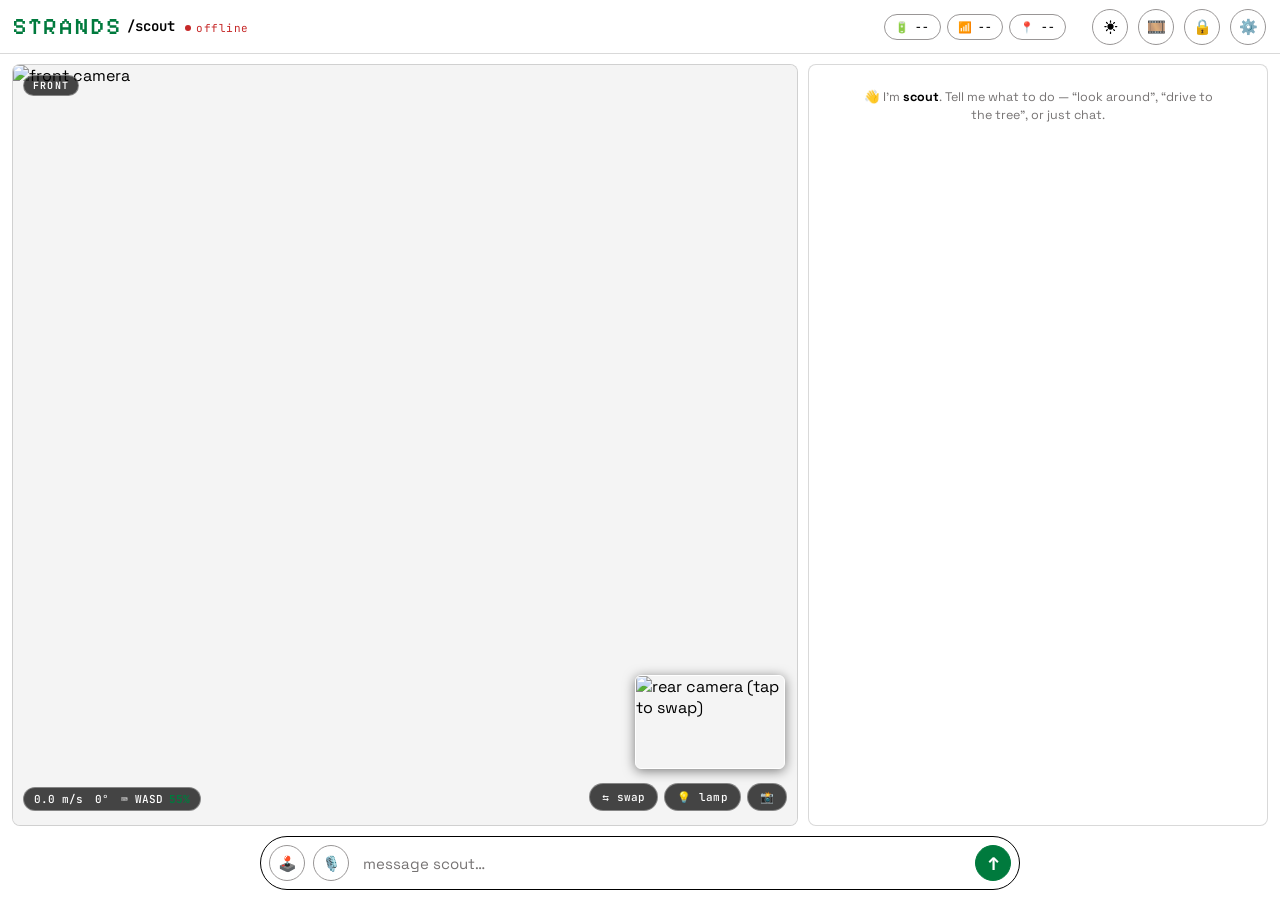
==== commit 6aac300b: "dashboard: the stage shares the viewport with the header, so the camera and chat cards end above the" ====
--- a/docs/index.html
+++ b/docs/index.html
@@ -11,8 +11,8 @@
 <link rel="preconnect" href="https://fonts.googleapis.com" />
 <link rel="preconnect" href="https://fonts.gstatic.com" crossorigin />
 <link rel="stylesheet" href="https://fonts.googleapis.com/css2?family=Space+Grotesk:wght@400;500;600&family=JetBrains+Mono:wght@400;500;600;700&display=swap" />
-<link rel="stylesheet" href="css/style.css?v=strands1" />
-<script src="js/brand.js?v=strands1"></script>
+<link rel="stylesheet" href="css/style.css?v=strands2" />
+<script src="js/brand.js?v=strands2"></script>
 </head>
 <body>
 <div class="aurora"></div>
@@ -230,8 +230,8 @@
 
 <div class="toast-host" id="toastHost"></div>
 
-<script src="js/auth.js?v=strands1"></script>
-<script src="js/app.js?v=strands1"></script>
-<script src="js/personas.js?v=strands1"></script>
+<script src="js/auth.js?v=strands2"></script>
+<script src="js/app.js?v=strands2"></script>
+<script src="js/personas.js?v=strands2"></script>
 </body>
 </html>
--- a/docs/css/style.css
+++ b/docs/css/style.css
@@ -93,6 +93,8 @@
   overscroll-behavior: none;
   -webkit-font-smoothing: antialiased;
 }
+body { display: flex; flex-direction: column; }
+body.replay { display: block; }
 button, input, select, textarea { font-family: inherit; }
 a { color: var(--accent); }
 code { font-family: var(--sr-mono); }
@@ -111,7 +113,7 @@
 
 /* Header: one row. The STRANDS wordmark, /scout, link state, then telemetry pills, personas, icon buttons. */
 .topbar {
-  position: relative; z-index: 5;
+  position: relative; z-index: 5; flex: 0 0 auto;
   display: flex; align-items: center; gap: 10px;
   margin: 0; padding: calc(var(--safe-top) + 8px) 14px 8px;
   border: 0; border-bottom: 1px solid var(--line); border-radius: 0;
@@ -166,10 +168,11 @@
 /* Stage: camera and chat as two outlined cards. */
 .stage {
   position: relative; z-index: 4;
-  height: 100%;
+  flex: 1 1 auto; min-height: 0; height: auto;
   display: flex; flex-direction: column; gap: 10px;
   padding: 10px 12px 0;
-  padding-bottom: calc(84px + var(--safe-bot));
+  /* the fixed command bar (36px buttons + 8px padding + 10px offset) lives in this gap */
+  padding-bottom: calc(74px + var(--safe-bot));
 }
 
 /* Camera */
@@ -192,6 +195,7 @@
   display: flex; flex-direction: column; justify-content: space-between;
   padding: 10px;
 }
+/* The chips share the bottom edge with the HUD: HUD left, chips right, both clear of the picture-in-picture. */
 .cam-tag {
   align-self: flex-start;
   background: rgba(0, 0, 0, 0.72); color: #ffffff; border: 1px solid rgba(255, 255, 255, 0.35);
@@ -281,7 +285,7 @@
 
 /* Joystick */
 .joystick-dock {
-  position: fixed; right: 16px; bottom: calc(84px + var(--safe-bot)); z-index: 6;
+  position: fixed; right: 16px; bottom: calc(74px + var(--safe-bot)); z-index: 6;
   display: none; align-items: center; gap: 14px; padding: 14px; border-radius: var(--sr-radius-lg);
   background: var(--bg); border: 1px solid var(--line-strong);
 }
@@ -385,8 +389,10 @@
 @media (min-width: 860px) {
   .stage {
     flex-direction: row; max-width: 1400px; margin: 0 auto; width: 100%;
-    padding-bottom: calc(84px + var(--safe-bot));
+    padding-bottom: calc(74px + var(--safe-bot));
   }
+  .cam-overlay { padding-bottom: 14px; }
+  .hud { bottom: 14px; }
   .camera-wrap { flex: 1 1 60%; height: auto; min-height: 0; }
   .chat { flex: 1 1 40%; max-width: 460px; }
   .cmdbar { left: 50%; transform: translateX(-50%); max-width: 760px; width: calc(100% - 24px); }
